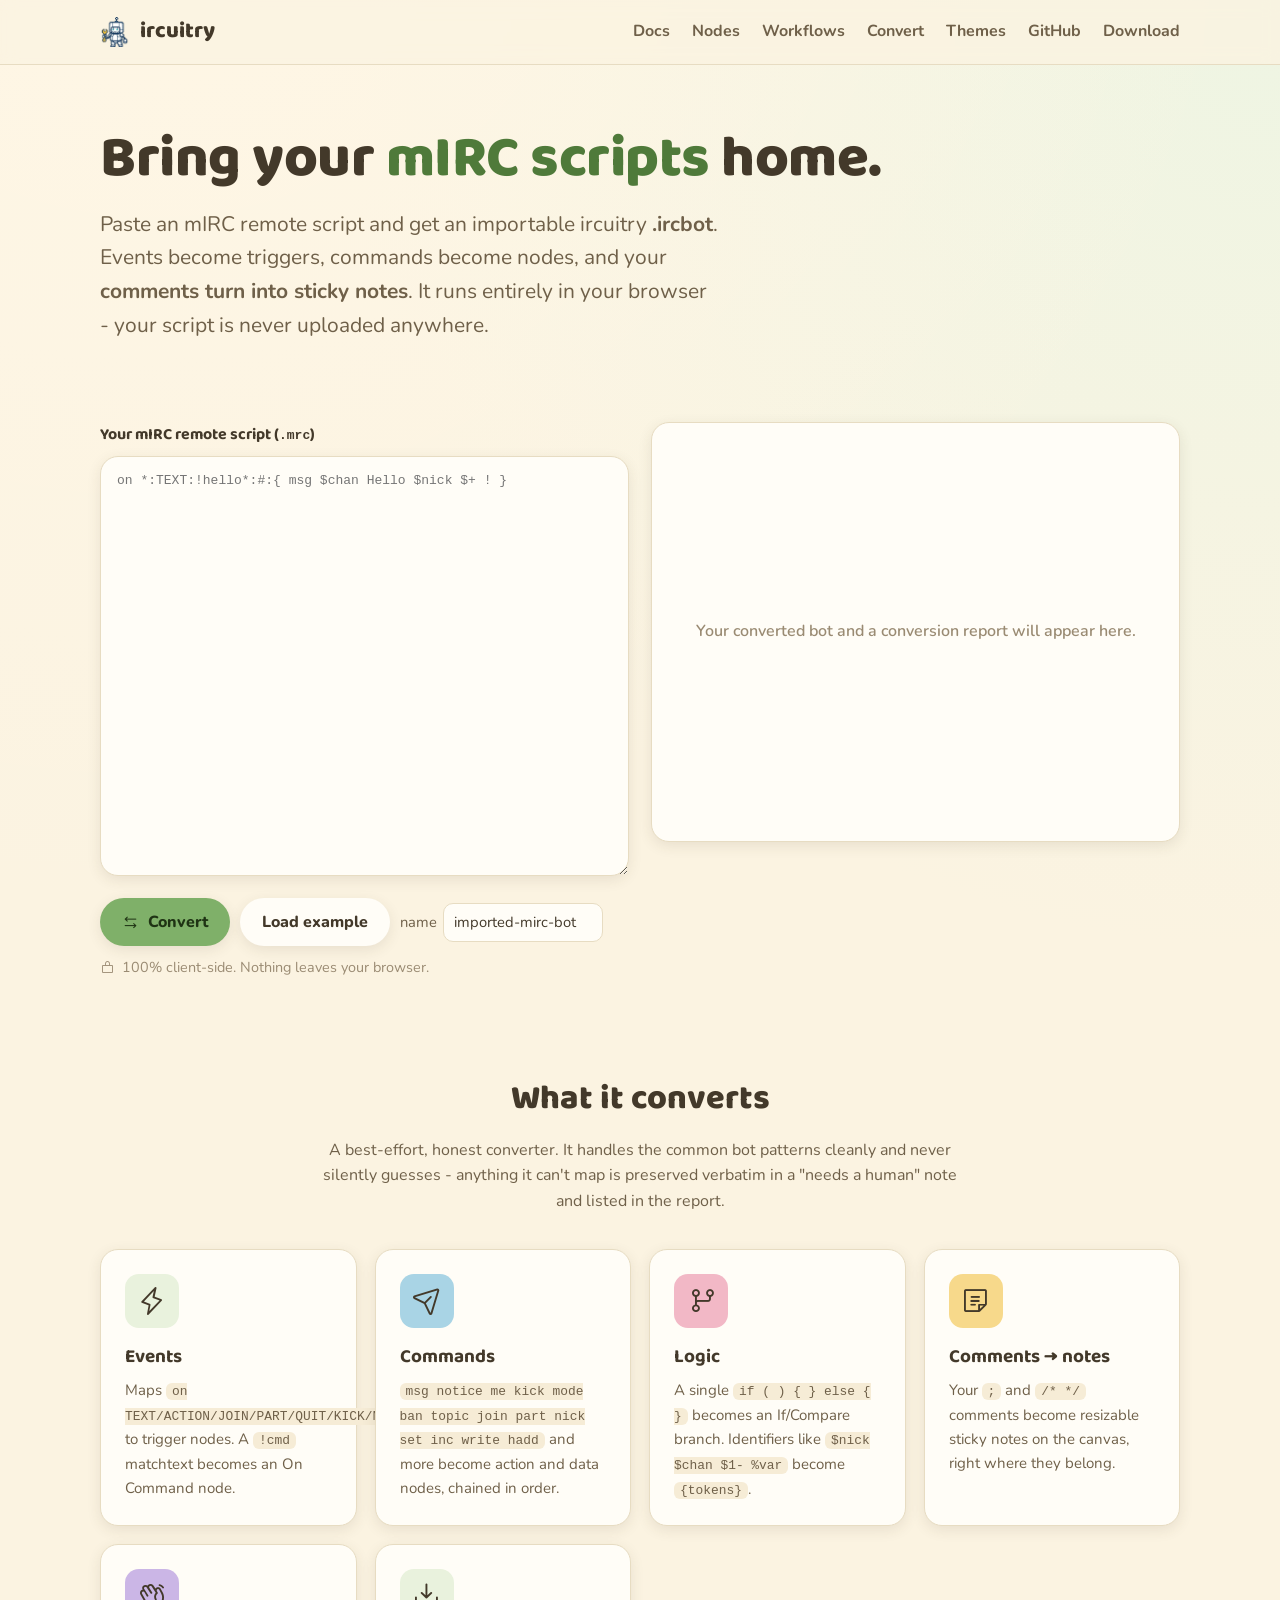
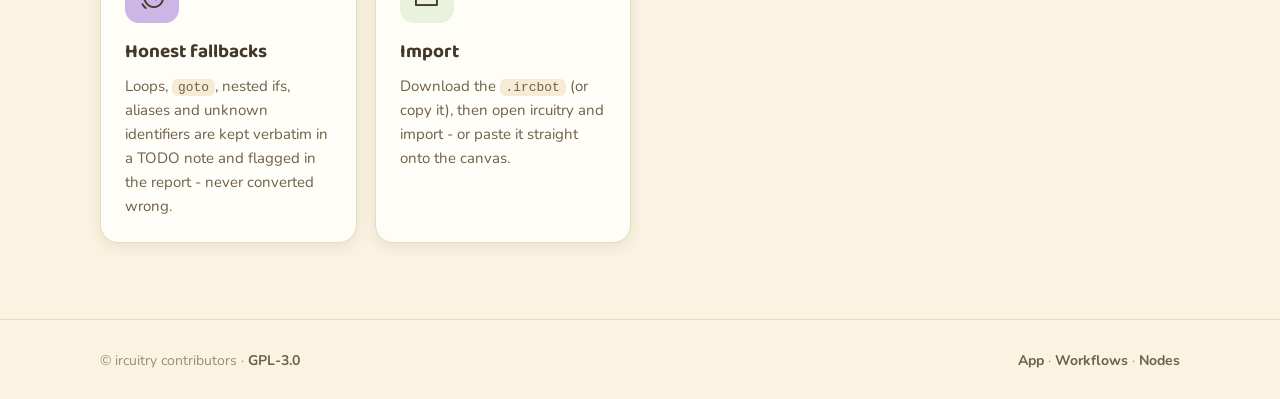
==== convert.html @ cd8b6d70 "feat: add mIRC script -> .ircbot converter page A client-side (browser-only, nothing uploaded) Tier-" ====
<!DOCTYPE html>
<html lang="en">
<head>
  <meta charset="utf-8">
  <meta name="viewport" content="width=device-width, initial-scale=1">
  <title>ircuitry - mIRC script converter</title>
  <meta name="description" content="Paste an mIRC remote script and get an importable ircuitry .ircbot file. Comments become sticky notes. Runs entirely in your browser - nothing is uploaded.">
  <link rel="icon" type="image/png" href="assets/favicon.png">
  <meta property="og:title" content="ircuitry - mIRC script converter">
  <meta property="og:description" content="Turn an mIRC remote script into an importable ircuitry bot, in your browser.">
  <meta property="og:image" content="assets/theme-cozy.png">
  <link rel="preconnect" href="https://fonts.googleapis.com">
  <link rel="preconnect" href="https://fonts.gstatic.com" crossorigin>
  <link href="https://fonts.googleapis.com/css2?family=Baloo+2:wght@600;700;800&family=Nunito:wght@400;600;700;800&display=swap" rel="stylesheet">
  <link rel="stylesheet" href="assets/phosphor.css">
  <link rel="stylesheet" href="assets/style.css?v=20">
  <style>
    .conv-grid { display:grid; grid-template-columns:1fr 1fr; gap:22px; align-items:start; }
    @media (max-width:820px){ .conv-grid{ grid-template-columns:1fr; } }
    .conv label { display:block; font-family:var(--font-head); font-weight:700; color:var(--ink); margin:0 0 8px; }
    .conv textarea {
      width:100%; height:420px; resize:vertical; padding:14px 16px; border:1.5px solid var(--line);
      border-radius:var(--radius); background:var(--card); color:var(--ink); font:13px/1.55 ui-monospace,"SFMono-Regular",Menlo,Consolas,monospace;
      box-shadow:var(--shadow-sm); outline:none;
    }
    .conv textarea:focus { border-color:var(--leaf); }
    .conv .toolbar { display:flex; flex-wrap:wrap; gap:10px; align-items:center; margin-top:14px; }
    .conv .nm { display:inline-flex; align-items:center; gap:6px; color:var(--ink-soft); font-size:.92rem; }
    .conv .nm input { padding:7px 10px; border:1.5px solid var(--line); border-radius:10px; background:var(--card); color:var(--ink); font:inherit; width:160px; }
    .out { min-height:420px; border:1.5px solid var(--line); border-radius:var(--radius); background:var(--card); box-shadow:var(--shadow-sm); padding:18px 20px; }
    .out.empty { display:flex; align-items:center; justify-content:center; text-align:center; color:var(--ink-faint); }
    .out h3 { font-family:var(--font-head); margin:0 0 4px; }
    .pill { display:inline-block; background:var(--leaf-bg); color:var(--leaf-deep); border-radius:999px; padding:3px 12px; font-weight:700; font-size:.9rem; margin-bottom:14px; }
    .ev { list-style:none; margin:6px 0 0; padding:0; }
    .ev li { display:flex; gap:8px; padding:7px 0; border-top:1px dashed var(--line); font-size:.94rem; }
    .ev li:first-child { border-top:0; }
    .ev .res { color:var(--ink-soft); margin-left:auto; text-align:right; white-space:nowrap; }
    .ev .ok i { color:var(--leaf-deep); } .ev .todo i { color:#c98a2b; }
    details.warns { margin-top:14px; } details.warns summary { cursor:pointer; color:#a9762a; font-weight:700; }
    details.warns ul { margin:8px 0 0 18px; color:var(--ink-soft); font-size:.9rem; }
    .out .btn-row { margin-top:18px; }
    .err { color:#b4452f; font-weight:700; }
    .explain .feature p code, .conv p code { background:var(--paper-2); padding:1px 6px; border-radius:6px; font-size:.86em; }
    .privacy { color:var(--ink-faint); font-size:.9rem; margin-top:10px; display:flex; align-items:center; gap:7px; }
  </style>
</head>
<body>
  <nav class="nav">
    <div class="wrap">
      <a class="brand" href="./"><img src="assets/icon-256.png" alt=""> ircuitry</a>
      <div class="links">
        <a href="docs.html">Docs</a><a href="nodes.html">Nodes</a>
        <a href="workflows.html">Workflows</a><a href="convert.html">Convert</a><a href="themes.html">Themes</a>
        <a class="hide-sm" href="https://github.com/ircuitry/ircuitry">GitHub</a>
        <a class="hide-sm" href="https://github.com/ircuitry/ircuitry/releases/latest">Download</a>
      </div>
    </div>
  </nav>

  <header class="hero" style="padding-bottom:8px;">
    <div class="wrap">
      <h1>Bring your <span class="leaf">mIRC scripts</span> home.</h1>
      <p class="lead">
        Paste an mIRC remote script and get an importable ircuitry <b>.ircbot</b>. Events become triggers,
        commands become nodes, and your <b>comments turn into sticky notes</b>. It runs entirely in your
        browser - your script is never uploaded anywhere.
      </p>
    </div>
  </header>

  <section>
    <div class="wrap conv">
      <div class="conv-grid">
        <div>
          <label for="src">Your mIRC remote script (<code>.mrc</code>)</label>
          <textarea id="src" spellcheck="false" placeholder="on *:TEXT:!hello*:#:{ msg $chan Hello $nick $+ ! }"></textarea>
          <div class="toolbar">
            <button class="btn primary" id="go"><i class="ph ph-arrows-left-right"></i> Convert</button>
            <button class="btn" id="ex">Load example</button>
            <span class="nm">name <input id="name" value="imported-mirc-bot" spellcheck="false"></span>
          </div>
          <p class="privacy"><i class="ph ph-lock-simple"></i> 100% client-side. Nothing leaves your browser.</p>
        </div>
        <div>
          <div id="out" class="out empty">Your converted bot and a conversion report will appear here.</div>
        </div>
      </div>
    </div>
  </section>

  <section class="explain">
    <div class="wrap">
      <h2 class="section-title">What it converts</h2>
      <p class="section-sub">A best-effort, honest converter. It handles the common bot patterns cleanly and never silently guesses - anything it can't map is preserved verbatim in a "needs a human" note and listed in the report.</p>
      <div class="features">
        <div class="feature"><div class="ic c-leaf"><i class="ph ph-lightning"></i></div><h3>Events</h3><p>Maps <code>on TEXT/ACTION/JOIN/PART/QUIT/KICK/NICK/MODE/NOTICE/INVITE/CONNECT</code> to trigger nodes. A <code>!cmd</code> matchtext becomes an On Command node.</p></div>
        <div class="feature"><div class="ic c-blue"><i class="ph ph-paper-plane-tilt"></i></div><h3>Commands</h3><p><code>msg notice me kick mode ban topic join part nick set inc write hadd</code> and more become action and data nodes, chained in order.</p></div>
        <div class="feature"><div class="ic c-pink"><i class="ph ph-git-branch"></i></div><h3>Logic</h3><p>A single <code>if ( ) { } else { }</code> becomes an If/Compare branch. Identifiers like <code>$nick $chan $1- %var</code> become <code>{tokens}</code>.</p></div>
        <div class="feature"><div class="ic c-yellow"><i class="ph ph-note"></i></div><h3>Comments &rarr; notes</h3><p>Your <code>;</code> and <code>/* */</code> comments become resizable sticky notes on the canvas, right where they belong.</p></div>
        <div class="feature"><div class="ic c-lilac"><i class="ph ph-hand-waving"></i></div><h3>Honest fallbacks</h3><p>Loops, <code>goto</code>, nested ifs, aliases and unknown identifiers are kept verbatim in a TODO note and flagged in the report - never converted wrong.</p></div>
        <div class="feature"><div class="ic c-leaf"><i class="ph ph-download-simple"></i></div><h3>Import</h3><p>Download the <code>.ircbot</code> (or copy it), then open ircuitry and import - or paste it straight onto the canvas.</p></div>
      </div>
    </div>
  </section>

  <footer>
    <div class="wrap">
      <span>© ircuitry contributors · <a href="https://github.com/ircuitry/ircuitry/blob/main/LICENSE">GPL-3.0</a></span>
      <span>
        <a href="https://github.com/ircuitry/ircuitry">App</a> ·
        <a href="workflows.html">Workflows</a> ·
        <a href="nodes.html">Nodes</a>
      </span>
    </div>
  </footer>

  <div class="toast" id="toast"></div>
  <script src="assets/mirc2ircbot.js?v=1"></script>
  <script>
  (function () {
    var $ = function (id) { return document.getElementById(id); };
    var last = null;
    var EXAMPLE = [
      "; A cozy little channel bot.",
      "; Greets newcomers and answers a couple of commands.",
      "",
      "on *:JOIN:#:{ msg $chan Welcome $nick $+ , make yourself at home! }",
      "",
      "on *:TEXT:!hello*:#:{ msg $chan Hello $nick $+ ! }",
      "",
      "; the magic 8-ball",
      "on *:TEXT:!8ball*:#:{",
      "  if (yes isin $1-) { msg $chan Definitely, $nick }",
      "  else { notice $nick Ask again later }",
      "}",
      "",
      "on *:TEXT:!op*:#:{ mode $chan +o $nick }"
    ].join("\n");

    function toast(msg) {
      var t = $("toast"); if (!t) { return; } t.textContent = msg; t.classList.add("show");
      setTimeout(function () { t.classList.remove("show"); }, 1800);
    }
    function esc(s) { return String(s).replace(/[&<>]/g, function (c) { return ({ "&": "&amp;", "<": "&lt;", ">": "&gt;" })[c]; }); }

    function render(res) {
      var r = res.report, out = $("out"); out.classList.remove("empty");
      var html = '<span class="pill">' + esc(r.summary) + '</span>';
      html += '<h3>Conversion report</h3>';
      if (r.events.length) {
        html += '<ul class="ev">';
        r.events.forEach(function (e) {
          var todo = /note|manual|TODO|control flow|condition/i.test(e.result);
          html += '<li class="' + (todo ? "todo" : "ok") + '"><span><i class="ph ' + (todo ? "ph-note-pencil" : "ph-check-circle") + '"></i> ' + esc(e.name) + '</span><span class="res">' + esc(e.result) + '</span></li>';
        });
        html += '</ul>';
      } else {
        html += '<p class="err">No <code>on</code> events found. Paste an mIRC <em>remote</em> script (the <code>on *:TEXT:...</code> kind).</p>';
      }
      if (r.warnings && r.warnings.length) {
        html += '<details class="warns"><summary>' + r.warnings.length + ' warning(s)</summary><ul>';
        r.warnings.forEach(function (w) { html += "<li>" + esc(w) + "</li>"; });
        html += "</ul></details>";
      }
      html += '<div class="btn-row">' +
        '<button class="btn primary" id="dl"><i class="ph ph-download-simple"></i> Download .ircbot</button>' +
        '<button class="btn" id="cp"><i class="ph ph-copy"></i> Copy JSON</button></div>';
      out.innerHTML = html;
      $("dl").onclick = function () {
        var blob = new Blob([res.json], { type: "application/json" });
        var a = document.createElement("a"); a.href = URL.createObjectURL(blob);
        a.download = res.name + ".ircbot"; document.body.appendChild(a); a.click();
        setTimeout(function () { URL.revokeObjectURL(a.href); a.remove(); }, 100);
      };
      $("cp").onclick = function () {
        navigator.clipboard.writeText(res.json).then(function () { toast("Copied - paste it onto the ircuitry canvas"); },
          function () { toast("Copy failed"); });
      };
    }

    $("go").onclick = function () {
      var src = $("src").value;
      if (!src.trim()) { toast("Paste a script first"); return; }
      try {
        last = window.MircConvert.convert(src, { name: $("name").value || "imported-mirc-bot" });
        render(last);
      } catch (e) {
        $("out").classList.remove("empty");
        $("out").innerHTML = '<p class="err">Sorry - the converter hit an error parsing that script:</p><pre style="white-space:pre-wrap;color:var(--ink-soft)">' + esc(e && e.message || e) + "</pre>";
      }
    };
    $("ex").onclick = function () { $("src").value = EXAMPLE; toast("Example loaded - hit Convert"); };
  })();
  </script>
</body>
</html>
---- assets/phosphor.css ----
@font-face {
  font-family: "Phosphor";
  src: url("phosphor/Phosphor.woff2") format("woff2");
  font-weight: normal; font-style: normal; font-display: block;
}

.ph {
  /* use !important to prevent issues with browser extensions that change fonts */
  font-family: "Phosphor" !important;
  speak: never;
  font-style: normal;
  font-weight: normal;
  font-variant: normal;
  text-transform: none;
  line-height: 1;

  /* Enable Ligatures ================ */
  letter-spacing: 0;
  -webkit-font-feature-settings: "liga";
  -moz-font-feature-settings: "liga=1";
  -moz-font-feature-settings: "liga";
  -ms-font-feature-settings: "liga" 1;
  font-feature-settings: "liga";
  -webkit-font-variant-ligatures: discretionary-ligatures;
  font-variant-ligatures: discretionary-ligatures;

  /* Better Font Rendering =========== */
  -webkit-font-smoothing: antialiased;
  -moz-osx-font-smoothing: grayscale;
}

.ph.ph-acorn:before {
  content: "\eb9a";
}
.ph.ph-address-book:before {
  content: "\e6f8";
}
.ph.ph-address-book-tabs:before {
  content: "\ee4e";
}
.ph.ph-air-traffic-control:before {
  content: "\ecd8";
}
.ph.ph-airplane:before {
  content: "\e002";
}
.ph.ph-airplane-in-flight:before {
  content: "\e4fe";
}
.ph.ph-airplane-landing:before {
  content: "\e502";
}
.ph.ph-airplane-takeoff:before {
  content: "\e504";
}
.ph.ph-airplane-taxiing:before {
  content: "\e500";
}
.ph.ph-airplane-tilt:before {
  content: "\e5d6";
}
.ph.ph-airplay:before {
  content: "\e004";
}
.ph.ph-alarm:before {
  content: "\e006";
}
.ph.ph-alien:before {
  content: "\e8a6";
}
.ph.ph-align-bottom:before {
  content: "\e506";
}
.ph.ph-align-bottom-simple:before {
  content: "\eb0c";
}
.ph.ph-align-center-horizontal:before {
  content: "\e50a";
}
.ph.ph-align-center-horizontal-simple:before {
  content: "\eb0e";
}
.ph.ph-align-center-vertical:before {
  content: "\e50c";
}
.ph.ph-align-center-vertical-simple:before {
  content: "\eb10";
}
.ph.ph-align-left:before {
  content: "\e50e";
}
.ph.ph-align-left-simple:before {
  content: "\eaee";
}
.ph.ph-align-right:before {
  content: "\e510";
}
.ph.ph-align-right-simple:before {
  content: "\eb12";
}
.ph.ph-align-top:before {
  content: "\e512";
}
.ph.ph-align-top-simple:before {
  content: "\eb14";
}
.ph.ph-amazon-logo:before {
  content: "\e96c";
}
.ph.ph-ambulance:before {
  content: "\e572";
}
.ph.ph-anchor:before {
  content: "\e514";
}
.ph.ph-anchor-simple:before {
  content: "\e5d8";
}
.ph.ph-android-logo:before {
  content: "\e008";
}
.ph.ph-angle:before {
  content: "\e7bc";
}
.ph.ph-angular-logo:before {
  content: "\eb80";
}
.ph.ph-aperture:before {
  content: "\e00a";
}
.ph.ph-app-store-logo:before {
  content: "\e974";
}
.ph.ph-app-window:before {
  content: "\e5da";
}
.ph.ph-apple-logo:before {
  content: "\e516";
}
.ph.ph-apple-podcasts-logo:before {
  content: "\eb96";
}
.ph.ph-approximate-equals:before {
  content: "\edaa";
}
.ph.ph-archive:before {
  content: "\e00c";
}
.ph.ph-armchair:before {
  content: "\e012";
}
.ph.ph-arrow-arc-left:before {
  content: "\e014";
}
.ph.ph-arrow-arc-right:before {
  content: "\e016";
}
.ph.ph-arrow-bend-double-up-left:before {
  content: "\e03a";
}
.ph.ph-arrow-bend-double-up-right:before {
  content: "\e03c";
}
.ph.ph-arrow-bend-down-left:before {
  content: "\e018";
}
.ph.ph-arrow-bend-down-right:before {
  content: "\e01a";
}
.ph.ph-arrow-bend-left-down:before {
  content: "\e01c";
}
.ph.ph-arrow-bend-left-up:before {
  content: "\e01e";
}
.ph.ph-arrow-bend-right-down:before {
  content: "\e020";
}
.ph.ph-arrow-bend-right-up:before {
  content: "\e022";
}
.ph.ph-arrow-bend-up-left:before {
  content: "\e024";
}
.ph.ph-arrow-bend-up-right:before {
  content: "\e026";
}
.ph.ph-arrow-circle-down:before {
  content: "\e028";
}
.ph.ph-arrow-circle-down-left:before {
  content: "\e02a";
}
.ph.ph-arrow-circle-down-right:before {
  content: "\e02c";
}
.ph.ph-arrow-circle-left:before {
  content: "\e05a";
}
.ph.ph-arrow-circle-right:before {
  content: "\e02e";
}
.ph.ph-arrow-circle-up:before {
  content: "\e030";
}
.ph.ph-arrow-circle-up-left:before {
  content: "\e032";
}
.ph.ph-arrow-circle-up-right:before {
  content: "\e034";
}
.ph.ph-arrow-clockwise:before {
  content: "\e036";
}
.ph.ph-arrow-counter-clockwise:before {
  content: "\e038";
}
.ph.ph-arrow-down:before {
  content: "\e03e";
}
.ph.ph-arrow-down-left:before {
  content: "\e040";
}
.ph.ph-arrow-down-right:before {
  content: "\e042";
}
.ph.ph-arrow-elbow-down-left:before {
  content: "\e044";
}
.ph.ph-arrow-elbow-down-right:before {
  content: "\e046";
}
.ph.ph-arrow-elbow-left:before {
  content: "\e048";
}
.ph.ph-arrow-elbow-left-down:before {
  content: "\e04a";
}
.ph.ph-arrow-elbow-left-up:before {
  content: "\e04c";
}
.ph.ph-arrow-elbow-right:before {
  content: "\e04e";
}
.ph.ph-arrow-elbow-right-down:before {
  content: "\e050";
}
.ph.ph-arrow-elbow-right-up:before {
  content: "\e052";
}
.ph.ph-arrow-elbow-up-left:before {
  content: "\e054";
}
.ph.ph-arrow-elbow-up-right:before {
  content: "\e056";
}
.ph.ph-arrow-fat-down:before {
  content: "\e518";
}
.ph.ph-arrow-fat-left:before {
  content: "\e51a";
}
.ph.ph-arrow-fat-line-down:before {
  content: "\e51c";
}
.ph.ph-arrow-fat-line-left:before {
  content: "\e51e";
}
.ph.ph-arrow-fat-line-right:before {
  content: "\e520";
}
.ph.ph-arrow-fat-line-up:before {
  content: "\e522";
}
.ph.ph-arrow-fat-lines-down:before {
  content: "\e524";
}
.ph.ph-arrow-fat-lines-left:before {
  content: "\e526";
}
.ph.ph-arrow-fat-lines-right:before {
  content: "\e528";
}
.ph.ph-arrow-fat-lines-up:before {
  content: "\e52a";
}
.ph.ph-arrow-fat-right:before {
  content: "\e52c";
}
.ph.ph-arrow-fat-up:before {
  content: "\e52e";
}
.ph.ph-arrow-left:before {
  content: "\e058";
}
.ph.ph-arrow-line-down:before {
  content: "\e05c";
}
.ph.ph-arrow-line-down-left:before {
  content: "\e05e";
}
.ph.ph-arrow-line-down-right:before {
  content: "\e060";
}
.ph.ph-arrow-line-left:before {
  content: "\e062";
}
.ph.ph-arrow-line-right:before {
  content: "\e064";
}
.ph.ph-arrow-line-up:before {
  content: "\e066";
}
.ph.ph-arrow-line-up-left:before {
  content: "\e068";
}
.ph.ph-arrow-line-up-right:before {
  content: "\e06a";
}
.ph.ph-arrow-right:before {
  content: "\e06c";
}
.ph.ph-arrow-square-down:before {
  content: "\e06e";
}
.ph.ph-arrow-square-down-left:before {
  content: "\e070";
}
.ph.ph-arrow-square-down-right:before {
  content: "\e072";
}
.ph.ph-arrow-square-in:before {
  content: "\e5dc";
}
.ph.ph-arrow-square-left:before {
  content: "\e074";
}
.ph.ph-arrow-square-out:before {
  content: "\e5de";
}
.ph.ph-arrow-square-right:before {
  content: "\e076";
}
.ph.ph-arrow-square-up:before {
  content: "\e078";
}
.ph.ph-arrow-square-up-left:before {
  content: "\e07a";
}
.ph.ph-arrow-square-up-right:before {
  content: "\e07c";
}
.ph.ph-arrow-u-down-left:before {
  content: "\e07e";
}
.ph.ph-arrow-u-down-right:before {
  content: "\e080";
}
.ph.ph-arrow-u-left-down:before {
  content: "\e082";
}
.ph.ph-arrow-u-left-up:before {
  content: "\e084";
}
.ph.ph-arrow-u-right-down:before {
  content: "\e086";
}
.ph.ph-arrow-u-right-up:before {
  content: "\e088";
}
.ph.ph-arrow-u-up-left:before {
  content: "\e08a";
}
.ph.ph-arrow-u-up-right:before {
  content: "\e08c";
}
.ph.ph-arrow-up:before {
  content: "\e08e";
}
.ph.ph-arrow-up-left:before {
  content: "\e090";
}
.ph.ph-arrow-up-right:before {
  content: "\e092";
}
.ph.ph-arrows-clockwise:before {
  content: "\e094";
}
.ph.ph-arrows-counter-clockwise:before {
  content: "\e096";
}
.ph.ph-arrows-down-up:before {
  content: "\e098";
}
.ph.ph-arrows-horizontal:before {
  content: "\eb06";
}
.ph.ph-arrows-in:before {
  content: "\e09a";
}
.ph.ph-arrows-in-cardinal:before {
  content: "\e09c";
}
.ph.ph-arrows-in-line-horizontal:before {
  content: "\e530";
}
.ph.ph-arrows-in-line-vertical:before {
  content: "\e532";
}
.ph.ph-arrows-in-simple:before {
  content: "\e09e";
}
.ph.ph-arrows-left-right:before {
  content: "\e0a0";
}
.ph.ph-arrows-merge:before {
  content: "\ed3e";
}
.ph.ph-arrows-out:before {
  content: "\e0a2";
}
.ph.ph-arrows-out-cardinal:before {
  content: "\e0a4";
}
.ph.ph-arrows-out-line-horizontal:before {
  content: "\e534";
}
.ph.ph-arrows-out-line-vertical:before {
  content: "\e536";
}
.ph.ph-arrows-out-simple:before {
  content: "\e0a6";
}
.ph.ph-arrows-split:before {
  content: "\ed3c";
}
.ph.ph-arrows-vertical:before {
  content: "\eb04";
}
.ph.ph-article:before {
  content: "\e0a8";
}
.ph.ph-article-medium:before {
  content: "\e5e0";
}
.ph.ph-article-ny-times:before {
  content: "\e5e2";
}
.ph.ph-asclepius:before {
  content: "\ee34";
}
.ph.ph-caduceus:before {
  content: "\ee34";
}
.ph.ph-asterisk:before {
  content: "\e0aa";
}
.ph.ph-asterisk-simple:before {
  content: "\e832";
}
.ph.ph-at:before {
  content: "\e0ac";
}
.ph.ph-atom:before {
  content: "\e5e4";
}
.ph.ph-avocado:before {
  content: "\ee04";
}
.ph.ph-axe:before {
  content: "\e9fc";
}
.ph.ph-baby:before {
  content: "\e774";
}
.ph.ph-baby-carriage:before {
  content: "\e818";
}
.ph.ph-backpack:before {
  content: "\e922";
}
.ph.ph-backspace:before {
  content: "\e0ae";
}
.ph.ph-bag:before {
  content: "\e0b0";
}
.ph.ph-bag-simple:before {
  content: "\e5e6";
}
.ph.ph-balloon:before {
  content: "\e76c";
}
.ph.ph-bandaids:before {
  content: "\e0b2";
}
.ph.ph-bank:before {
  content: "\e0b4";
}
.ph.ph-barbell:before {
  content: "\e0b6";
}
.ph.ph-barcode:before {
  content: "\e0b8";
}
.ph.ph-barn:before {
  content: "\ec72";
}
.ph.ph-barricade:before {
  content: "\e948";
}
.ph.ph-baseball:before {
  content: "\e71a";
}
.ph.ph-baseball-cap:before {
  content: "\ea28";
}
.ph.ph-baseball-helmet:before {
  content: "\ee4a";
}
.ph.ph-basket:before {
  content: "\e964";
}
.ph.ph-basketball:before {
  content: "\e724";
}
.ph.ph-bathtub:before {
  content: "\e81e";
}
.ph.ph-battery-charging:before {
  content: "\e0ba";
}
.ph.ph-battery-charging-vertical:before {
  content: "\e0bc";
}
.ph.ph-battery-empty:before {
  content: "\e0be";
}
.ph.ph-battery-full:before {
  content: "\e0c0";
}
.ph.ph-battery-high:before {
  content: "\e0c2";
}
.ph.ph-battery-low:before {
  content: "\e0c4";
}
.ph.ph-battery-medium:before {
  content: "\e0c6";
}
.ph.ph-battery-plus:before {
  content: "\e808";
}
.ph.ph-battery-plus-vertical:before {
  content: "\ec50";
}
.ph.ph-battery-vertical-empty:before {
  content: "\e7c6";
}
.ph.ph-battery-vertical-full:before {
  content: "\e7c4";
}
.ph.ph-battery-vertical-high:before {
  content: "\e7c2";
}
.ph.ph-battery-vertical-low:before {
  content: "\e7be";
}
.ph.ph-battery-vertical-medium:before {
  content: "\e7c0";
}
.ph.ph-battery-warning:before {
  content: "\e0c8";
}
.ph.ph-battery-warning-vertical:before {
  content: "\e0ca";
}
.ph.ph-beach-ball:before {
  content: "\ed24";
}
.ph.ph-beanie:before {
  content: "\ea2a";
}
.ph.ph-bed:before {
  content: "\e0cc";
}
.ph.ph-beer-bottle:before {
  content: "\e7b0";
}
.ph.ph-beer-stein:before {
  content: "\eb62";
}
.ph.ph-behance-logo:before {
  content: "\e7f4";
}
.ph.ph-bell:before {
  content: "\e0ce";
}
.ph.ph-bell-ringing:before {
  content: "\e5e8";
}
.ph.ph-bell-simple:before {
  content: "\e0d0";
}
.ph.ph-bell-simple-ringing:before {
  content: "\e5ea";
}
.ph.ph-bell-simple-slash:before {
  content: "\e0d2";
}
.ph.ph-bell-simple-z:before {
  content: "\e5ec";
}
.ph.ph-bell-slash:before {
  content: "\e0d4";
}
.ph.ph-bell-z:before {
  content: "\e5ee";
}
.ph.ph-belt:before {
  content: "\ea2c";
}
.ph.ph-bezier-curve:before {
  content: "\eb00";
}
.ph.ph-bicycle:before {
  content: "\e0d6";
}
.ph.ph-binary:before {
  content: "\ee60";
}
.ph.ph-binoculars:before {
  content: "\ea64";
}
.ph.ph-biohazard:before {
  content: "\e9e0";
}
.ph.ph-bird:before {
  content: "\e72c";
}
.ph.ph-blueprint:before {
  content: "\eda0";
}
.ph.ph-bluetooth:before {
  content: "\e0da";
}
.ph.ph-bluetooth-connected:before {
  content: "\e0dc";
}
.ph.ph-bluetooth-slash:before {
  content: "\e0de";
}
.ph.ph-bluetooth-x:before {
  content: "\e0e0";
}
.ph.ph-boat:before {
  content: "\e786";
}
.ph.ph-bomb:before {
  content: "\ee0a";
}
.ph.ph-bone:before {
  content: "\e7f2";
}
.ph.ph-book:before {
  content: "\e0e2";
}
.ph.ph-book-bookmark:before {
  content: "\e0e4";
}
.ph.ph-book-open:before {
  content: "\e0e6";
}
.ph.ph-book-open-text:before {
  content: "\e8f2";
}
.ph.ph-book-open-user:before {
  content: "\ede0";
}
.ph.ph-bookmark:before {
  content: "\e0e8";
}
.ph.ph-bookmark-simple:before {
  content: "\e0ea";
}
.ph.ph-bookmarks:before {
  content: "\e0ec";
}
.ph.ph-bookmarks-simple:before {
  content: "\e5f0";
}
.ph.ph-books:before {
  content: "\e758";
}
.ph.ph-boot:before {
  content: "\ecca";
}
.ph.ph-boules:before {
  content: "\e722";
}
.ph.ph-bounding-box:before {
  content: "\e6ce";
}
.ph.ph-bowl-food:before {
  content: "\eaa4";
}
.ph.ph-bowl-steam:before {
  content: "\e8e4";
}
.ph.ph-bowling-ball:before {
  content: "\ea34";
}
.ph.ph-box-arrow-down:before {
  content: "\e00e";
}
.ph.ph-archive-box:before {
  content: "\e00e";
}
.ph.ph-box-arrow-up:before {
  content: "\ee54";
}
.ph.ph-boxing-glove:before {
  content: "\ea36";
}
.ph.ph-brackets-angle:before {
  content: "\e862";
}
.ph.ph-brackets-curly:before {
  content: "\e860";
}
.ph.ph-brackets-round:before {
  content: "\e864";
}
.ph.ph-brackets-square:before {
  content: "\e85e";
}
.ph.ph-brain:before {
  content: "\e74e";
}
.ph.ph-brandy:before {
  content: "\e6b4";
}
.ph.ph-bread:before {
  content: "\e81c";
}
.ph.ph-bridge:before {
  content: "\ea68";
}
.ph.ph-briefcase:before {
  content: "\e0ee";
}
.ph.ph-briefcase-metal:before {
  content: "\e5f2";
}
.ph.ph-broadcast:before {
  content: "\e0f2";
}
.ph.ph-broom:before {
  content: "\ec54";
}
.ph.ph-browser:before {
  content: "\e0f4";
}
.ph.ph-browsers:before {
  content: "\e0f6";
}
.ph.ph-bug:before {
  content: "\e5f4";
}
.ph.ph-bug-beetle:before {
  content: "\e5f6";
}
.ph.ph-bug-droid:before {
  content: "\e5f8";
}
.ph.ph-building:before {
  content: "\e100";
}
.ph.ph-building-apartment:before {
  content: "\e0fe";
}
.ph.ph-building-office:before {
  content: "\e0ff";
}
.ph.ph-buildings:before {
  content: "\e102";
}
.ph.ph-bulldozer:before {
  content: "\ec6c";
}
.ph.ph-bus:before {
  content: "\e106";
}
.ph.ph-butterfly:before {
  content: "\ea6e";
}
.ph.ph-cable-car:before {
  content: "\e49c";
}
.ph.ph-cactus:before {
  content: "\e918";
}
.ph.ph-cake:before {
  content: "\e780";
}
.ph.ph-calculator:before {
  content: "\e538";
}
.ph.ph-calendar:before {
  content: "\e108";
}
.ph.ph-calendar-blank:before {
  content: "\e10a";
}
.ph.ph-calendar-check:before {
  content: "\e712";
}
.ph.ph-calendar-dot:before {
  content: "\e7b2";
}
.ph.ph-calendar-dots:before {
  content: "\e7b4";
}
.ph.ph-calendar-heart:before {
  content: "\e8b0";
}
.ph.ph-calendar-minus:before {
  content: "\ea14";
}
.ph.ph-calendar-plus:before {
  content: "\e714";
}
.ph.ph-calendar-slash:before {
  content: "\ea12";
}
.ph.ph-calendar-star:before {
  content: "\e8b2";
}
.ph.ph-calendar-x:before {
  content: "\e10c";
}
.ph.ph-call-bell:before {
  content: "\e7de";
}
.ph.ph-camera:before {
  content: "\e10e";
}
.ph.ph-camera-plus:before {
  content: "\ec58";
}
.ph.ph-camera-rotate:before {
  content: "\e7a4";
}
.ph.ph-camera-slash:before {
  content: "\e110";
}
.ph.ph-campfire:before {
  content: "\e9d8";
}
.ph.ph-car:before {
  content: "\e112";
}
.ph.ph-car-battery:before {
  content: "\ee30";
}
.ph.ph-car-profile:before {
  content: "\e8cc";
}
.ph.ph-car-simple:before {
  content: "\e114";
}
.ph.ph-cardholder:before {
  content: "\e5fa";
}
.ph.ph-cards:before {
  content: "\e0f8";
}
.ph.ph-cards-three:before {
  content: "\ee50";
}
.ph.ph-caret-circle-double-down:before {
  content: "\e116";
}
.ph.ph-caret-circle-double-left:before {
  content: "\e118";
}
.ph.ph-caret-circle-double-right:before {
  content: "\e11a";
}
.ph.ph-caret-circle-double-up:before {
  content: "\e11c";
}
.ph.ph-caret-circle-down:before {
  content: "\e11e";
}
.ph.ph-caret-circle-left:before {
  content: "\e120";
}
.ph.ph-caret-circle-right:before {
  content: "\e122";
}
.ph.ph-caret-circle-up:before {
  content: "\e124";
}
.ph.ph-caret-circle-up-down:before {
  content: "\e13e";
}
.ph.ph-caret-double-down:before {
  content: "\e126";
}
.ph.ph-caret-double-left:before {
  content: "\e128";
}
.ph.ph-caret-double-right:before {
  content: "\e12a";
}
.ph.ph-caret-double-up:before {
  content: "\e12c";
}
.ph.ph-caret-down:before {
  content: "\e136";
}
.ph.ph-caret-left:before {
  content: "\e138";
}
.ph.ph-caret-line-down:before {
  content: "\e134";
}
.ph.ph-caret-line-left:before {
  content: "\e132";
}
.ph.ph-caret-line-right:before {
  content: "\e130";
}
.ph.ph-caret-line-up:before {
  content: "\e12e";
}
.ph.ph-caret-right:before {
  content: "\e13a";
}
.ph.ph-caret-up:before {
  content: "\e13c";
}
.ph.ph-caret-up-down:before {
  content: "\e140";
}
.ph.ph-carrot:before {
  content: "\ed38";
}
.ph.ph-cash-register:before {
  content: "\ed80";
}
.ph.ph-cassette-tape:before {
  content: "\ed2e";
}
.ph.ph-castle-turret:before {
  content: "\e9d0";
}
.ph.ph-cat:before {
  content: "\e748";
}
.ph.ph-cell-signal-full:before {
  content: "\e142";
}
.ph.ph-cell-signal-high:before {
  content: "\e144";
}
.ph.ph-cell-signal-low:before {
  content: "\e146";
}
.ph.ph-cell-signal-medium:before {
  content: "\e148";
}
.ph.ph-cell-signal-none:before {
  content: "\e14a";
}
.ph.ph-cell-signal-slash:before {
  content: "\e14c";
}
.ph.ph-cell-signal-x:before {
  content: "\e14e";
}
.ph.ph-cell-tower:before {
  content: "\ebaa";
}
.ph.ph-certificate:before {
  content: "\e766";
}
.ph.ph-chair:before {
  content: "\e950";
}
.ph.ph-chalkboard:before {
  content: "\e5fc";
}
.ph.ph-chalkboard-simple:before {
  content: "\e5fe";
}
.ph.ph-chalkboard-teacher:before {
  content: "\e600";
}
.ph.ph-champagne:before {
  content: "\eaca";
}
.ph.ph-charging-station:before {
  content: "\e8d0";
}
.ph.ph-chart-bar:before {
  content: "\e150";
}
.ph.ph-chart-bar-horizontal:before {
  content: "\e152";
}
.ph.ph-chart-donut:before {
  content: "\eaa6";
}
.ph.ph-chart-line:before {
  content: "\e154";
}
.ph.ph-chart-line-down:before {
  content: "\e8b6";
}
.ph.ph-chart-line-up:before {
  content: "\e156";
}
.ph.ph-chart-pie:before {
  content: "\e158";
}
.ph.ph-chart-pie-slice:before {
  content: "\e15a";
}
.ph.ph-chart-polar:before {
  content: "\eaa8";
}
.ph.ph-chart-scatter:before {
  content: "\eaac";
}
.ph.ph-chat:before {
  content: "\e15c";
}
.ph.ph-chat-centered:before {
  content: "\e160";
}
.ph.ph-chat-centered-dots:before {
  content: "\e164";
}
.ph.ph-chat-centered-slash:before {
  content: "\e162";
}
.ph.ph-chat-centered-text:before {
  content: "\e166";
}
.ph.ph-chat-circle:before {
  content: "\e168";
}
.ph.ph-chat-circle-dots:before {
  content: "\e16c";
}
.ph.ph-chat-circle-slash:before {
  content: "\e16a";
}
.ph.ph-chat-circle-text:before {
  content: "\e16e";
}
.ph.ph-chat-dots:before {
  content: "\e170";
}
.ph.ph-chat-slash:before {
  content: "\e15e";
}
.ph.ph-chat-teardrop:before {
  content: "\e172";
}
.ph.ph-chat-teardrop-dots:before {
  content: "\e176";
}
.ph.ph-chat-teardrop-slash:before {
  content: "\e174";
}
.ph.ph-chat-teardrop-text:before {
  content: "\e178";
}
.ph.ph-chat-text:before {
  content: "\e17a";
}
.ph.ph-chats:before {
  content: "\e17c";
}
.ph.ph-chats-circle:before {
  content: "\e17e";
}
.ph.ph-chats-teardrop:before {
  content: "\e180";
}
.ph.ph-check:before {
  content: "\e182";
}
.ph.ph-check-circle:before {
  content: "\e184";
}
.ph.ph-check-fat:before {
  content: "\eba6";
}
.ph.ph-check-square:before {
  content: "\e186";
}
.ph.ph-check-square-offset:before {
  content: "\e188";
}
.ph.ph-checkerboard:before {
  content: "\e8c4";
}
.ph.ph-checks:before {
  content: "\e53a";
}
.ph.ph-cheers:before {
  content: "\ea4a";
}
.ph.ph-cheese:before {
  content: "\e9fe";
}
.ph.ph-chef-hat:before {
  content: "\ed8e";
}
.ph.ph-cherries:before {
  content: "\e830";
}
.ph.ph-church:before {
  content: "\ecea";
}
.ph.ph-cigarette:before {
  content: "\ed90";
}
.ph.ph-cigarette-slash:before {
  content: "\ed92";
}
.ph.ph-circle:before {
  content: "\e18a";
}
.ph.ph-circle-dashed:before {
  content: "\e602";
}
.ph.ph-circle-half:before {
  content: "\e18c";
}
.ph.ph-circle-half-tilt:before {
  content: "\e18e";
}
.ph.ph-circle-notch:before {
  content: "\eb44";
}
.ph.ph-circles-four:before {
  content: "\e190";
}
.ph.ph-circles-three:before {
  content: "\e192";
}
.ph.ph-circles-three-plus:before {
  content: "\e194";
}
.ph.ph-circuitry:before {
  content: "\e9c2";
}
.ph.ph-city:before {
  content: "\ea6a";
}
.ph.ph-clipboard:before {
  content: "\e196";
}
.ph.ph-clipboard-text:before {
  content: "\e198";
}
.ph.ph-clock:before {
  content: "\e19a";
}
.ph.ph-clock-afternoon:before {
  content: "\e19c";
}
.ph.ph-clock-clockwise:before {
  content: "\e19e";
}
.ph.ph-clock-countdown:before {
  content: "\ed2c";
}
.ph.ph-clock-counter-clockwise:before {
  content: "\e1a0";
}
.ph.ph-clock-user:before {
  content: "\edec";
}
.ph.ph-closed-captioning:before {
  content: "\e1a4";
}
.ph.ph-cloud:before {
  content: "\e1aa";
}
.ph.ph-cloud-arrow-down:before {
  content: "\e1ac";
}
.ph.ph-cloud-arrow-up:before {
  content: "\e1ae";
}
.ph.ph-cloud-check:before {
  content: "\e1b0";
}
.ph.ph-cloud-fog:before {
  content: "\e53c";
}
.ph.ph-cloud-lightning:before {
  content: "\e1b2";
}
.ph.ph-cloud-moon:before {
  content: "\e53e";
}
.ph.ph-cloud-rain:before {
  content: "\e1b4";
}
.ph.ph-cloud-slash:before {
  content: "\e1b6";
}
.ph.ph-cloud-snow:before {
  content: "\e1b8";
}
.ph.ph-cloud-sun:before {
  content: "\e540";
}
.ph.ph-cloud-warning:before {
  content: "\ea98";
}
.ph.ph-cloud-x:before {
  content: "\ea96";
}
.ph.ph-clover:before {
  content: "\edc8";
}
.ph.ph-club:before {
  content: "\e1ba";
}
.ph.ph-coat-hanger:before {
  content: "\e7fe";
}
.ph.ph-coda-logo:before {
  content: "\e7ce";
}
.ph.ph-code:before {
  content: "\e1bc";
}
.ph.ph-code-block:before {
  content: "\eafe";
}
.ph.ph-code-simple:before {
  content: "\e1be";
}
.ph.ph-codepen-logo:before {
  content: "\e978";
}
.ph.ph-codesandbox-logo:before {
  content: "\ea06";
}
.ph.ph-coffee:before {
  content: "\e1c2";
}
.ph.ph-coffee-bean:before {
  content: "\e1c0";
}
.ph.ph-coin:before {
  content: "\e60e";
}
.ph.ph-coin-vertical:before {
  content: "\eb48";
}
.ph.ph-coins:before {
  content: "\e78e";
}
.ph.ph-columns:before {
  content: "\e546";
}
.ph.ph-columns-plus-left:before {
  content: "\e544";
}
.ph.ph-columns-plus-right:before {
  content: "\e542";
}
.ph.ph-command:before {
  content: "\e1c4";
}
.ph.ph-compass:before {
  content: "\e1c8";
}
.ph.ph-compass-rose:before {
  content: "\e1c6";
}
.ph.ph-compass-tool:before {
  content: "\ea0e";
}
.ph.ph-computer-tower:before {
  content: "\e548";
}
.ph.ph-confetti:before {
  content: "\e81a";
}
.ph.ph-contactless-payment:before {
  content: "\ed42";
}
.ph.ph-control:before {
  content: "\eca6";
}
.ph.ph-cookie:before {
  content: "\e6ca";
}
.ph.ph-cooking-pot:before {
  content: "\e764";
}
.ph.ph-copy:before {
  content: "\e1ca";
}
.ph.ph-copy-simple:before {
  content: "\e1cc";
}
.ph.ph-copyleft:before {
  content: "\e86a";
}
.ph.ph-copyright:before {
  content: "\e54a";
}
.ph.ph-corners-in:before {
  content: "\e1ce";
}
.ph.ph-corners-out:before {
  content: "\e1d0";
}
.ph.ph-couch:before {
  content: "\e7f6";
}
.ph.ph-court-basketball:before {
  content: "\ee36";
}
.ph.ph-cow:before {
  content: "\eabe";
}
.ph.ph-cowboy-hat:before {
  content: "\ed12";
}
.ph.ph-cpu:before {
  content: "\e610";
}
.ph.ph-crane:before {
  content: "\ed48";
}
.ph.ph-crane-tower:before {
  content: "\ed49";
}
.ph.ph-credit-card:before {
  content: "\e1d2";
}
.ph.ph-cricket:before {
  content: "\ee12";
}
.ph.ph-crop:before {
  content: "\e1d4";
}
.ph.ph-cross:before {
  content: "\e8a0";
}
.ph.ph-crosshair:before {
  content: "\e1d6";
}
.ph.ph-crosshair-simple:before {
  content: "\e1d8";
}
.ph.ph-crown:before {
  content: "\e614";
}
.ph.ph-crown-cross:before {
  content: "\ee5e";
}
.ph.ph-crown-simple:before {
  content: "\e616";
}
.ph.ph-cube:before {
  content: "\e1da";
}
.ph.ph-cube-focus:before {
  content: "\ed0a";
}
.ph.ph-cube-transparent:before {
  content: "\ec7c";
}
.ph.ph-currency-btc:before {
  content: "\e618";
}
.ph.ph-currency-circle-dollar:before {
  content: "\e54c";
}
.ph.ph-currency-cny:before {
  content: "\e54e";
}
.ph.ph-currency-dollar:before {
  content: "\e550";
}
.ph.ph-currency-dollar-simple:before {
  content: "\e552";
}
.ph.ph-currency-eth:before {
  content: "\eada";
}
.ph.ph-currency-eur:before {
  content: "\e554";
}
.ph.ph-currency-gbp:before {
  content: "\e556";
}
.ph.ph-currency-inr:before {
  content: "\e558";
}
.ph.ph-currency-jpy:before {
  content: "\e55a";
}
.ph.ph-currency-krw:before {
  content: "\e55c";
}
.ph.ph-currency-kzt:before {
  content: "\ec4c";
}
.ph.ph-currency-ngn:before {
  content: "\eb52";
}
.ph.ph-currency-rub:before {
  content: "\e55e";
}
.ph.ph-cursor:before {
  content: "\e1dc";
}
.ph.ph-cursor-click:before {
  content: "\e7c8";
}
.ph.ph-cursor-text:before {
  content: "\e7d8";
}
.ph.ph-cylinder:before {
  content: "\e8fc";
}
.ph.ph-database:before {
  content: "\e1de";
}
.ph.ph-desk:before {
  content: "\ed16";
}
.ph.ph-desktop:before {
  content: "\e560";
}
.ph.ph-desktop-tower:before {
  content: "\e562";
}
.ph.ph-detective:before {
  content: "\e83e";
}
.ph.ph-dev-to-logo:before {
  content: "\ed0e";
}
.ph.ph-device-mobile:before {
  content: "\e1e0";
}
.ph.ph-device-mobile-camera:before {
  content: "\e1e2";
}
.ph.ph-device-mobile-slash:before {
  content: "\ee46";
}
.ph.ph-device-mobile-speaker:before {
  content: "\e1e4";
}
.ph.ph-device-rotate:before {
  content: "\edf2";
}
.ph.ph-device-tablet:before {
  content: "\e1e6";
}
.ph.ph-device-tablet-camera:before {
  content: "\e1e8";
}
.ph.ph-device-tablet-speaker:before {
  content: "\e1ea";
}
.ph.ph-devices:before {
  content: "\eba4";
}
.ph.ph-diamond:before {
  content: "\e1ec";
}
.ph.ph-diamonds-four:before {
  content: "\e8f4";
}
.ph.ph-dice-five:before {
  content: "\e1ee";
}
.ph.ph-dice-four:before {
  content: "\e1f0";
}
.ph.ph-dice-one:before {
  content: "\e1f2";
}
.ph.ph-dice-six:before {
  content: "\e1f4";
}
.ph.ph-dice-three:before {
  content: "\e1f6";
}
.ph.ph-dice-two:before {
  content: "\e1f8";
}
.ph.ph-disc:before {
  content: "\e564";
}
.ph.ph-disco-ball:before {
  content: "\ed98";
}
.ph.ph-discord-logo:before {
  content: "\e61a";
}
.ph.ph-divide:before {
  content: "\e1fa";
}
.ph.ph-dna:before {
  content: "\e924";
}
.ph.ph-dog:before {
  content: "\e74a";
}
.ph.ph-door:before {
  content: "\e61c";
}
.ph.ph-door-open:before {
  content: "\e7e6";
}
.ph.ph-dot:before {
  content: "\ecde";
}
.ph.ph-dot-outline:before {
  content: "\ece0";
}
.ph.ph-dots-nine:before {
  content: "\e1fc";
}
.ph.ph-dots-six:before {
  content: "\e794";
}
.ph.ph-dots-six-vertical:before {
  content: "\eae2";
}
.ph.ph-dots-three:before {
  content: "\e1fe";
}
.ph.ph-dots-three-circle:before {
  content: "\e200";
}
.ph.ph-dots-three-circle-vertical:before {
  content: "\e202";
}
.ph.ph-dots-three-outline:before {
  content: "\e204";
}
.ph.ph-dots-three-outline-vertical:before {
  content: "\e206";
}
.ph.ph-dots-three-vertical:before {
  content: "\e208";
}
.ph.ph-download:before {
  content: "\e20a";
}
.ph.ph-download-simple:before {
  content: "\e20c";
}
.ph.ph-dress:before {
  content: "\ea7e";
}
.ph.ph-dresser:before {
  content: "\e94e";
}
.ph.ph-dribbble-logo:before {
  content: "\e20e";
}
.ph.ph-drone:before {
  content: "\ed74";
}
.ph.ph-drop:before {
  content: "\e210";
}
.ph.ph-drop-half:before {
  content: "\e566";
}
.ph.ph-drop-half-bottom:before {
  content: "\eb40";
}
.ph.ph-drop-simple:before {
  content: "\ee32";
}
.ph.ph-drop-slash:before {
  content: "\e954";
}
.ph.ph-dropbox-logo:before {
  content: "\e7d0";
}
.ph.ph-ear:before {
  content: "\e70c";
}
.ph.ph-ear-slash:before {
  content: "\e70e";
}
.ph.ph-egg:before {
  content: "\e812";
}
.ph.ph-egg-crack:before {
  content: "\eb64";
}
.ph.ph-eject:before {
  content: "\e212";
}
.ph.ph-eject-simple:before {
  content: "\e6ae";
}
.ph.ph-elevator:before {
  content: "\ecc0";
}
.ph.ph-empty:before {
  content: "\edbc";
}
.ph.ph-engine:before {
  content: "\ea80";
}
.ph.ph-envelope:before {
  content: "\e214";
}
.ph.ph-envelope-open:before {
  content: "\e216";
}
.ph.ph-envelope-simple:before {
  content: "\e218";
}
.ph.ph-envelope-simple-open:before {
  content: "\e21a";
}
.ph.ph-equalizer:before {
  content: "\ebbc";
}
.ph.ph-equals:before {
  content: "\e21c";
}
.ph.ph-eraser:before {
  content: "\e21e";
}
.ph.ph-escalator-down:before {
  content: "\ecba";
}
.ph.ph-escalator-up:before {
  content: "\ecbc";
}
.ph.ph-exam:before {
  content: "\e742";
}
.ph.ph-exclamation-mark:before {
  content: "\ee44";
}
.ph.ph-exclude:before {
  content: "\e882";
}
.ph.ph-exclude-square:before {
  content: "\e880";
}
.ph.ph-export:before {
  content: "\eaf0";
}
.ph.ph-eye:before {
  content: "\e220";
}
.ph.ph-eye-closed:before {
  content: "\e222";
}
.ph.ph-eye-slash:before {
  content: "\e224";
}
.ph.ph-eyedropper:before {
  content: "\e568";
}
.ph.ph-eyedropper-sample:before {
  content: "\eac4";
}
.ph.ph-eyeglasses:before {
  content: "\e7ba";
}
.ph.ph-eyes:before {
  content: "\ee5c";
}
.ph.ph-face-mask:before {
  content: "\e56a";
}
.ph.ph-facebook-logo:before {
  content: "\e226";
}
.ph.ph-factory:before {
  content: "\e760";
}
.ph.ph-faders:before {
  content: "\e228";
}
.ph.ph-faders-horizontal:before {
  content: "\e22a";
}
.ph.ph-fallout-shelter:before {
  content: "\e9de";
}
.ph.ph-fan:before {
  content: "\e9f2";
}
.ph.ph-farm:before {
  content: "\ec70";
}
.ph.ph-fast-forward:before {
  content: "\e6a6";
}
.ph.ph-fast-forward-circle:before {
  content: "\e22c";
}
.ph.ph-feather:before {
  content: "\e9c0";
}
.ph.ph-fediverse-logo:before {
  content: "\ed66";
}
.ph.ph-figma-logo:before {
  content: "\e22e";
}
.ph.ph-file:before {
  content: "\e230";
}
.ph.ph-file-archive:before {
  content: "\eb2a";
}
.ph.ph-file-arrow-down:before {
  content: "\e232";
}
.ph.ph-file-arrow-up:before {
  content: "\e61e";
}
.ph.ph-file-audio:before {
  content: "\ea20";
}
.ph.ph-file-c:before {
  content: "\eb32";
}
.ph.ph-file-c-sharp:before {
  content: "\eb30";
}
.ph.ph-file-cloud:before {
  content: "\e95e";
}
.ph.ph-file-code:before {
  content: "\e914";
}
.ph.ph-file-cpp:before {
  content: "\eb2e";
}
.ph.ph-file-css:before {
  content: "\eb34";
}
.ph.ph-file-csv:before {
  content: "\eb1c";
}
.ph.ph-file-dashed:before {
  content: "\e704";
}
.ph.ph-file-dotted:before {
  content: "\e704";
}
.ph.ph-file-doc:before {
  content: "\eb1e";
}
.ph.ph-file-html:before {
  content: "\eb38";
}
.ph.ph-file-image:before {
  content: "\ea24";
}
.ph.ph-file-ini:before {
  content: "\eb33";
}
.ph.ph-file-jpg:before {
  content: "\eb1a";
}
.ph.ph-file-js:before {
  content: "\eb24";
}
.ph.ph-file-jsx:before {
  content: "\eb3a";
}
.ph.ph-file-lock:before {
  content: "\e95c";
}
.ph.ph-file-magnifying-glass:before {
  content: "\e238";
}
.ph.ph-file-search:before {
  content: "\e238";
}
.ph.ph-file-md:before {
  content: "\ed50";
}
.ph.ph-file-minus:before {
  content: "\e234";
}
.ph.ph-file-pdf:before {
  content: "\e702";
}
.ph.ph-file-plus:before {
  content: "\e236";
}
.ph.ph-file-png:before {
  content: "\eb18";
}
.ph.ph-file-ppt:before {
  content: "\eb20";
}
.ph.ph-file-py:before {
  content: "\eb2c";
}
.ph.ph-file-rs:before {
  content: "\eb28";
}
.ph.ph-file-sql:before {
  content: "\ed4e";
}
.ph.ph-file-svg:before {
  content: "\ed08";
}
.ph.ph-file-text:before {
  content: "\e23a";
}
.ph.ph-file-ts:before {
  content: "\eb26";
}
.ph.ph-file-tsx:before {
  content: "\eb3c";
}
.ph.ph-file-txt:before {
  content: "\eb35";
}
.ph.ph-file-video:before {
  content: "\ea22";
}
.ph.ph-file-vue:before {
  content: "\eb3e";
}
.ph.ph-file-x:before {
  content: "\e23c";
}
.ph.ph-file-xls:before {
  content: "\eb22";
}
.ph.ph-file-zip:before {
  content: "\e958";
}
.ph.ph-files:before {
  content: "\e710";
}
.ph.ph-film-reel:before {
  content: "\e8c0";
}
.ph.ph-film-script:before {
  content: "\eb50";
}
.ph.ph-film-slate:before {
  content: "\e8c2";
}
.ph.ph-film-strip:before {
  content: "\e792";
}
.ph.ph-fingerprint:before {
  content: "\e23e";
}
.ph.ph-fingerprint-simple:before {
  content: "\e240";
}
.ph.ph-finn-the-human:before {
  content: "\e56c";
}
.ph.ph-fire:before {
  content: "\e242";
}
.ph.ph-fire-extinguisher:before {
  content: "\e9e8";
}
.ph.ph-fire-simple:before {
  content: "\e620";
}
.ph.ph-fire-truck:before {
  content: "\e574";
}
.ph.ph-first-aid:before {
  content: "\e56e";
}
.ph.ph-first-aid-kit:before {
  content: "\e570";
}
.ph.ph-fish:before {
  content: "\e728";
}
.ph.ph-fish-simple:before {
  content: "\e72a";
}
.ph.ph-flag:before {
  content: "\e244";
}
.ph.ph-flag-banner:before {
  content: "\e622";
}
.ph.ph-flag-banner-fold:before {
  content: "\ecf2";
}
.ph.ph-flag-checkered:before {
  content: "\ea38";
}
.ph.ph-flag-pennant:before {
  content: "\ecf0";
}
.ph.ph-flame:before {
  content: "\e624";
}
.ph.ph-flashlight:before {
  content: "\e246";
}
.ph.ph-flask:before {
  content: "\e79e";
}
.ph.ph-flip-horizontal:before {
  content: "\ed6a";
}
.ph.ph-flip-vertical:before {
  content: "\ed6c";
}
.ph.ph-floppy-disk:before {
  content: "\e248";
}
.ph.ph-floppy-disk-back:before {
  content: "\eaf4";
}
.ph.ph-flow-arrow:before {
  content: "\e6ec";
}
.ph.ph-flower:before {
  content: "\e75e";
}
.ph.ph-flower-lotus:before {
  content: "\e6cc";
}
.ph.ph-flower-tulip:before {
  content: "\eacc";
}
.ph.ph-flying-saucer:before {
  content: "\eb4a";
}
.ph.ph-folder:before {
  content: "\e24a";
}
.ph.ph-folder-notch:before {
  content: "\e24a";
}
.ph.ph-folder-dashed:before {
  content: "\e8f8";
}
.ph.ph-folder-dotted:before {
  content: "\e8f8";
}
.ph.ph-folder-lock:before {
  content: "\ea3c";
}
.ph.ph-folder-minus:before {
  content: "\e254";
}
.ph.ph-folder-notch-minus:before {
  content: "\e254";
}
.ph.ph-folder-open:before {
  content: "\e256";
}
.ph.ph-folder-notch-open:before {
  content: "\e256";
}
.ph.ph-folder-plus:before {
  content: "\e258";
}
.ph.ph-folder-notch-plus:before {
  content: "\e258";
}
.ph.ph-folder-simple:before {
  content: "\e25a";
}
.ph.ph-folder-simple-dashed:before {
  content: "\ec2a";
}
.ph.ph-folder-simple-dotted:before {
  content: "\ec2a";
}
.ph.ph-folder-simple-lock:before {
  content: "\eb5e";
}
.ph.ph-folder-simple-minus:before {
  content: "\e25c";
}
.ph.ph-folder-simple-plus:before {
  content: "\e25e";
}
.ph.ph-folder-simple-star:before {
  content: "\ec2e";
}
.ph.ph-folder-simple-user:before {
  content: "\eb60";
}
.ph.ph-folder-star:before {
  content: "\ea86";
}
.ph.ph-folder-user:before {
  content: "\eb46";
}
.ph.ph-folders:before {
  content: "\e260";
}
.ph.ph-football:before {
  content: "\e718";
}
.ph.ph-football-helmet:before {
  content: "\ee4c";
}
.ph.ph-footprints:before {
  content: "\ea88";
}
.ph.ph-fork-knife:before {
  content: "\e262";
}
.ph.ph-four-k:before {
  content: "\ea5c";
}
.ph.ph-frame-corners:before {
  content: "\e626";
}
.ph.ph-framer-logo:before {
  content: "\e264";
}
.ph.ph-function:before {
  content: "\ebe4";
}
.ph.ph-funnel:before {
  content: "\e266";
}
.ph.ph-funnel-simple:before {
  content: "\e268";
}
.ph.ph-funnel-simple-x:before {
  content: "\e26a";
}
.ph.ph-funnel-x:before {
  content: "\e26c";
}
.ph.ph-game-controller:before {
  content: "\e26e";
}
.ph.ph-garage:before {
  content: "\ecd6";
}
.ph.ph-gas-can:before {
  content: "\e8ce";
}
.ph.ph-gas-pump:before {
  content: "\e768";
}
.ph.ph-gauge:before {
  content: "\e628";
}
.ph.ph-gavel:before {
  content: "\ea32";
}
.ph.ph-gear:before {
  content: "\e270";
}
.ph.ph-gear-fine:before {
  content: "\e87c";
}
.ph.ph-gear-six:before {
  content: "\e272";
}
.ph.ph-gender-female:before {
  content: "\e6e0";
}
.ph.ph-gender-intersex:before {
  content: "\e6e6";
}
.ph.ph-gender-male:before {
  content: "\e6e2";
}
.ph.ph-gender-neuter:before {
  content: "\e6ea";
}
.ph.ph-gender-nonbinary:before {
  content: "\e6e4";
}
.ph.ph-gender-transgender:before {
  content: "\e6e8";
}
.ph.ph-ghost:before {
  content: "\e62a";
}
.ph.ph-gif:before {
  content: "\e274";
}
.ph.ph-gift:before {
  content: "\e276";
}
.ph.ph-git-branch:before {
  content: "\e278";
}
.ph.ph-git-commit:before {
  content: "\e27a";
}
.ph.ph-git-diff:before {
  content: "\e27c";
}
.ph.ph-git-fork:before {
  content: "\e27e";
}
.ph.ph-git-merge:before {
  content: "\e280";
}
.ph.ph-git-pull-request:before {
  content: "\e282";
}
.ph.ph-github-logo:before {
  content: "\e576";
}
.ph.ph-gitlab-logo:before {
  content: "\e694";
}
.ph.ph-gitlab-logo-simple:before {
  content: "\e696";
}
.ph.ph-globe:before {
  content: "\e288";
}
.ph.ph-globe-hemisphere-east:before {
  content: "\e28a";
}
.ph.ph-globe-hemisphere-west:before {
  content: "\e28c";
}
.ph.ph-globe-simple:before {
  content: "\e28e";
}
.ph.ph-globe-simple-x:before {
  content: "\e284";
}
.ph.ph-globe-stand:before {
  content: "\e290";
}
.ph.ph-globe-x:before {
  content: "\e286";
}
.ph.ph-goggles:before {
  content: "\ecb4";
}
.ph.ph-golf:before {
  content: "\ea3e";
}
.ph.ph-goodreads-logo:before {
  content: "\ed10";
}
.ph.ph-google-cardboard-logo:before {
  content: "\e7b6";
}
.ph.ph-google-chrome-logo:before {
  content: "\e976";
}
.ph.ph-google-drive-logo:before {
  content: "\e8f6";
}
.ph.ph-google-logo:before {
  content: "\e292";
}
.ph.ph-google-photos-logo:before {
  content: "\eb92";
}
.ph.ph-google-play-logo:before {
  content: "\e294";
}
.ph.ph-google-podcasts-logo:before {
  content: "\eb94";
}
.ph.ph-gps:before {
  content: "\edd8";
}
.ph.ph-gps-fix:before {
  content: "\edd6";
}
.ph.ph-gps-slash:before {
  content: "\edd4";
}
.ph.ph-gradient:before {
  content: "\eb42";
}
.ph.ph-graduation-cap:before {
  content: "\e62c";
}
.ph.ph-grains:before {
  content: "\ec68";
}
.ph.ph-grains-slash:before {
  content: "\ec6a";
}
.ph.ph-graph:before {
  content: "\eb58";
}
.ph.ph-graphics-card:before {
  content: "\e612";
}
.ph.ph-greater-than:before {
  content: "\edc4";
}
.ph.ph-greater-than-or-equal:before {
  content: "\eda2";
}
.ph.ph-grid-four:before {
  content: "\e296";
}
.ph.ph-grid-nine:before {
  content: "\ec8c";
}
.ph.ph-guitar:before {
  content: "\ea8a";
}
.ph.ph-hair-dryer:before {
  content: "\ea66";
}
.ph.ph-hamburger:before {
  content: "\e790";
}
.ph.ph-hammer:before {
  content: "\e80e";
}
.ph.ph-hand:before {
  content: "\e298";
}
.ph.ph-hand-arrow-down:before {
  content: "\ea4e";
}
.ph.ph-hand-arrow-up:before {
  content: "\ee5a";
}
.ph.ph-hand-coins:before {
  content: "\ea8c";
}
.ph.ph-hand-deposit:before {
  content: "\ee82";
}
.ph.ph-hand-eye:before {
  content: "\ea4c";
}
.ph.ph-hand-fist:before {
  content: "\e57a";
}
.ph.ph-hand-grabbing:before {
  content: "\e57c";
}
.ph.ph-hand-heart:before {
  content: "\e810";
}
.ph.ph-hand-palm:before {
  content: "\e57e";
}
.ph.ph-hand-peace:before {
  content: "\e7cc";
}
.ph.ph-hand-pointing:before {
  content: "\e29a";
}
.ph.ph-hand-soap:before {
  content: "\e630";
}
.ph.ph-hand-swipe-left:before {
  content: "\ec94";
}
.ph.ph-hand-swipe-right:before {
  content: "\ec92";
}
.ph.ph-hand-tap:before {
  content: "\ec90";
}
.ph.ph-hand-waving:before {
  content: "\e580";
}
.ph.ph-hand-withdraw:before {
  content: "\ee80";
}
.ph.ph-handbag:before {
  content: "\e29c";
}
.ph.ph-handbag-simple:before {
  content: "\e62e";
}
.ph.ph-hands-clapping:before {
  content: "\e6a0";
}
.ph.ph-hands-praying:before {
  content: "\ecc8";
}
.ph.ph-handshake:before {
  content: "\e582";
}
.ph.ph-hard-drive:before {
  content: "\e29e";
}
.ph.ph-hard-drives:before {
  content: "\e2a0";
}
.ph.ph-hard-hat:before {
  content: "\ed46";
}
.ph.ph-hash:before {
  content: "\e2a2";
}
.ph.ph-hash-straight:before {
  content: "\e2a4";
}
.ph.ph-head-circuit:before {
  content: "\e7d4";
}
.ph.ph-headlights:before {
  content: "\e6fe";
}
.ph.ph-headphones:before {
  content: "\e2a6";
}
.ph.ph-headset:before {
  content: "\e584";
}
.ph.ph-heart:before {
  content: "\e2a8";
}
.ph.ph-heart-break:before {
  content: "\ebe8";
}
.ph.ph-heart-half:before {
  content: "\ec48";
}
.ph.ph-heart-straight:before {
  content: "\e2aa";
}
.ph.ph-heart-straight-break:before {
  content: "\eb98";
}
.ph.ph-heartbeat:before {
  content: "\e2ac";
}
.ph.ph-hexagon:before {
  content: "\e2ae";
}
.ph.ph-high-definition:before {
  content: "\ea8e";
}
.ph.ph-high-heel:before {
  content: "\e8e8";
}
.ph.ph-highlighter:before {
  content: "\ec76";
}
.ph.ph-highlighter-circle:before {
  content: "\e632";
}
.ph.ph-hockey:before {
  content: "\ec86";
}
.ph.ph-hoodie:before {
  content: "\ecd0";
}
.ph.ph-horse:before {
  content: "\e2b0";
}
.ph.ph-hospital:before {
  content: "\e844";
}
.ph.ph-hourglass:before {
  content: "\e2b2";
}
.ph.ph-hourglass-high:before {
  content: "\e2b4";
}
.ph.ph-hourglass-low:before {
  content: "\e2b6";
}
.ph.ph-hourglass-medium:before {
  content: "\e2b8";
}
.ph.ph-hourglass-simple:before {
  content: "\e2ba";
}
.ph.ph-hourglass-simple-high:before {
  content: "\e2bc";
}
.ph.ph-hourglass-simple-low:before {
  content: "\e2be";
}
.ph.ph-hourglass-simple-medium:before {
  content: "\e2c0";
}
.ph.ph-house:before {
  content: "\e2c2";
}
.ph.ph-house-line:before {
  content: "\e2c4";
}
.ph.ph-house-simple:before {
  content: "\e2c6";
}
.ph.ph-hurricane:before {
  content: "\e88e";
}
.ph.ph-ice-cream:before {
  content: "\e804";
}
.ph.ph-identification-badge:before {
  content: "\e6f6";
}
.ph.ph-identification-card:before {
  content: "\e2c8";
}
.ph.ph-image:before {
  content: "\e2ca";
}
.ph.ph-image-broken:before {
  content: "\e7a8";
}
.ph.ph-image-square:before {
  content: "\e2cc";
}
.ph.ph-images:before {
  content: "\e836";
}
.ph.ph-images-square:before {
  content: "\e834";
}
.ph.ph-infinity:before {
  content: "\e634";
}
.ph.ph-lemniscate:before {
  content: "\e634";
}
.ph.ph-info:before {
  content: "\e2ce";
}
.ph.ph-instagram-logo:before {
  content: "\e2d0";
}
.ph.ph-intersect:before {
  content: "\e2d2";
}
.ph.ph-intersect-square:before {
  content: "\e87a";
}
.ph.ph-intersect-three:before {
  content: "\ecc4";
}
.ph.ph-intersection:before {
  content: "\edba";
}
.ph.ph-invoice:before {
  content: "\ee42";
}
.ph.ph-island:before {
  content: "\ee06";
}
.ph.ph-jar:before {
  content: "\e7e0";
}
.ph.ph-jar-label:before {
  content: "\e7e1";
}
.ph.ph-jeep:before {
  content: "\e2d4";
}
.ph.ph-joystick:before {
  content: "\ea5e";
}
.ph.ph-kanban:before {
  content: "\eb54";
}
.ph.ph-key:before {
  content: "\e2d6";
}
.ph.ph-key-return:before {
  content: "\e782";
}
.ph.ph-keyboard:before {
  content: "\e2d8";
}
.ph.ph-keyhole:before {
  content: "\ea78";
}
.ph.ph-knife:before {
  content: "\e636";
}
.ph.ph-ladder:before {
  content: "\e9e4";
}
.ph.ph-ladder-simple:before {
  content: "\ec26";
}
.ph.ph-lamp:before {
  content: "\e638";
}
.ph.ph-lamp-pendant:before {
  content: "\ee2e";
}
.ph.ph-laptop:before {
  content: "\e586";
}
.ph.ph-lasso:before {
  content: "\edc6";
}
.ph.ph-lastfm-logo:before {
  content: "\e842";
}
.ph.ph-layout:before {
  content: "\e6d6";
}
.ph.ph-leaf:before {
  content: "\e2da";
}
.ph.ph-lectern:before {
  content: "\e95a";
}
.ph.ph-lego:before {
  content: "\e8c6";
}
.ph.ph-lego-smiley:before {
  content: "\e8c7";
}
.ph.ph-less-than:before {
  content: "\edac";
}
.ph.ph-less-than-or-equal:before {
  content: "\eda4";
}
.ph.ph-letter-circle-h:before {
  content: "\ebf8";
}
.ph.ph-letter-circle-p:before {
  content: "\ec08";
}
.ph.ph-letter-circle-v:before {
  content: "\ec14";
}
.ph.ph-lifebuoy:before {
  content: "\e63a";
}
.ph.ph-lightbulb:before {
  content: "\e2dc";
}
.ph.ph-lightbulb-filament:before {
  content: "\e63c";
}
.ph.ph-lighthouse:before {
  content: "\e9f6";
}
.ph.ph-lightning:before {
  content: "\e2de";
}
.ph.ph-lightning-a:before {
  content: "\ea84";
}
.ph.ph-lightning-slash:before {
  content: "\e2e0";
}
.ph.ph-line-segment:before {
  content: "\e6d2";
}
.ph.ph-line-segments:before {
  content: "\e6d4";
}
.ph.ph-line-vertical:before {
  content: "\ed70";
}
.ph.ph-link:before {
  content: "\e2e2";
}
.ph.ph-link-break:before {
  content: "\e2e4";
}
.ph.ph-link-simple:before {
  content: "\e2e6";
}
.ph.ph-link-simple-break:before {
  content: "\e2e8";
}
.ph.ph-link-simple-horizontal:before {
  content: "\e2ea";
}
.ph.ph-link-simple-horizontal-break:before {
  content: "\e2ec";
}
.ph.ph-linkedin-logo:before {
  content: "\e2ee";
}
.ph.ph-linktree-logo:before {
  content: "\edee";
}
.ph.ph-linux-logo:before {
  content: "\eb02";
}
.ph.ph-list:before {
  content: "\e2f0";
}
.ph.ph-list-bullets:before {
  content: "\e2f2";
}
.ph.ph-list-checks:before {
  content: "\eadc";
}
.ph.ph-list-dashes:before {
  content: "\e2f4";
}
.ph.ph-list-heart:before {
  content: "\ebde";
}
.ph.ph-list-magnifying-glass:before {
  content: "\ebe0";
}
.ph.ph-list-numbers:before {
  content: "\e2f6";
}
.ph.ph-list-plus:before {
  content: "\e2f8";
}
.ph.ph-list-star:before {
  content: "\ebdc";
}
.ph.ph-lock:before {
  content: "\e2fa";
}
.ph.ph-lock-key:before {
  content: "\e2fe";
}
.ph.ph-lock-key-open:before {
  content: "\e300";
}
.ph.ph-lock-laminated:before {
  content: "\e302";
}
.ph.ph-lock-laminated-open:before {
  content: "\e304";
}
.ph.ph-lock-open:before {
  content: "\e306";
}
.ph.ph-lock-simple:before {
  content: "\e308";
}
.ph.ph-lock-simple-open:before {
  content: "\e30a";
}
.ph.ph-lockers:before {
  content: "\ecb8";
}
.ph.ph-log:before {
  content: "\ed82";
}
.ph.ph-magic-wand:before {
  content: "\e6b6";
}
.ph.ph-magnet:before {
  content: "\e680";
}
.ph.ph-magnet-straight:before {
  content: "\e682";
}
.ph.ph-magnifying-glass:before {
  content: "\e30c";
}
.ph.ph-magnifying-glass-minus:before {
  content: "\e30e";
}
.ph.ph-magnifying-glass-plus:before {
  content: "\e310";
}
.ph.ph-mailbox:before {
  content: "\ec1e";
}
.ph.ph-map-pin:before {
  content: "\e316";
}
.ph.ph-map-pin-area:before {
  content: "\ee3a";
}
.ph.ph-map-pin-line:before {
  content: "\e318";
}
.ph.ph-map-pin-plus:before {
  content: "\e314";
}
.ph.ph-map-pin-simple:before {
  content: "\ee3e";
}
.ph.ph-map-pin-simple-area:before {
  content: "\ee3c";
}
.ph.ph-map-pin-simple-line:before {
  content: "\ee38";
}
.ph.ph-map-trifold:before {
  content: "\e31a";
}
.ph.ph-markdown-logo:before {
  content: "\e508";
}
.ph.ph-marker-circle:before {
  content: "\e640";
}
.ph.ph-martini:before {
  content: "\e31c";
}
.ph.ph-mask-happy:before {
  content: "\e9f4";
}
.ph.ph-mask-sad:before {
  content: "\eb9e";
}
.ph.ph-mastodon-logo:before {
  content: "\ed68";
}
.ph.ph-math-operations:before {
  content: "\e31e";
}
.ph.ph-matrix-logo:before {
  content: "\ed64";
}
.ph.ph-medal:before {
  content: "\e320";
}
.ph.ph-medal-military:before {
  content: "\ecfc";
}
.ph.ph-medium-logo:before {
  content: "\e322";
}
.ph.ph-megaphone:before {
  content: "\e324";
}
.ph.ph-megaphone-simple:before {
  content: "\e642";
}
.ph.ph-member-of:before {
  content: "\edc2";
}
.ph.ph-memory:before {
  content: "\e9c4";
}
.ph.ph-messenger-logo:before {
  content: "\e6d8";
}
.ph.ph-meta-logo:before {
  content: "\ed02";
}
.ph.ph-meteor:before {
  content: "\e9ba";
}
.ph.ph-metronome:before {
  content: "\ec8e";
}
.ph.ph-microphone:before {
  content: "\e326";
}
.ph.ph-microphone-slash:before {
  content: "\e328";
}
.ph.ph-microphone-stage:before {
  content: "\e75c";
}
.ph.ph-microscope:before {
  content: "\ec7a";
}
.ph.ph-microsoft-excel-logo:before {
  content: "\eb6c";
}
.ph.ph-microsoft-outlook-logo:before {
  content: "\eb70";
}
.ph.ph-microsoft-powerpoint-logo:before {
  content: "\eace";
}
.ph.ph-microsoft-teams-logo:before {
  content: "\eb66";
}
.ph.ph-microsoft-word-logo:before {
  content: "\eb6a";
}
.ph.ph-minus:before {
  content: "\e32a";
}
.ph.ph-minus-circle:before {
  content: "\e32c";
}
.ph.ph-minus-square:before {
  content: "\ed4c";
}
.ph.ph-money:before {
  content: "\e588";
}
.ph.ph-money-wavy:before {
  content: "\ee68";
}
.ph.ph-monitor:before {
  content: "\e32e";
}
.ph.ph-monitor-arrow-up:before {
  content: "\e58a";
}
.ph.ph-monitor-play:before {
  content: "\e58c";
}
.ph.ph-moon:before {
  content: "\e330";
}
.ph.ph-moon-stars:before {
  content: "\e58e";
}
.ph.ph-moped:before {
  content: "\e824";
}
.ph.ph-moped-front:before {
  content: "\e822";
}
.ph.ph-mosque:before {
  content: "\ecee";
}
.ph.ph-motorcycle:before {
  content: "\e80a";
}
.ph.ph-mountains:before {
  content: "\e7ae";
}
.ph.ph-mouse:before {
  content: "\e33a";
}
.ph.ph-mouse-left-click:before {
  content: "\e334";
}
.ph.ph-mouse-middle-click:before {
  content: "\e338";
}
.ph.ph-mouse-right-click:before {
  content: "\e336";
}
.ph.ph-mouse-scroll:before {
  content: "\e332";
}
.ph.ph-mouse-simple:before {
  content: "\e644";
}
.ph.ph-music-note:before {
  content: "\e33c";
}
.ph.ph-music-note-simple:before {
  content: "\e33e";
}
.ph.ph-music-notes:before {
  content: "\e340";
}
.ph.ph-music-notes-minus:before {
  content: "\ee0c";
}
.ph.ph-music-notes-plus:before {
  content: "\eb7c";
}
.ph.ph-music-notes-simple:before {
  content: "\e342";
}
.ph.ph-navigation-arrow:before {
  content: "\eade";
}
.ph.ph-needle:before {
  content: "\e82e";
}
.ph.ph-network:before {
  content: "\edde";
}
.ph.ph-network-slash:before {
  content: "\eddc";
}
.ph.ph-network-x:before {
  content: "\edda";
}
.ph.ph-newspaper:before {
  content: "\e344";
}
.ph.ph-newspaper-clipping:before {
  content: "\e346";
}
.ph.ph-not-equals:before {
  content: "\eda6";
}
.ph.ph-not-member-of:before {
  content: "\edae";
}
.ph.ph-not-subset-of:before {
  content: "\edb0";
}
.ph.ph-not-superset-of:before {
  content: "\edb2";
}
.ph.ph-notches:before {
  content: "\ed3a";
}
.ph.ph-note:before {
  content: "\e348";
}
.ph.ph-note-blank:before {
  content: "\e34a";
}
.ph.ph-note-pencil:before {
  content: "\e34c";
}
.ph.ph-notebook:before {
  content: "\e34e";
}
.ph.ph-notepad:before {
  content: "\e63e";
}
.ph.ph-notification:before {
  content: "\e6fa";
}
.ph.ph-notion-logo:before {
  content: "\e9a0";
}
.ph.ph-nuclear-plant:before {
  content: "\ed7c";
}
.ph.ph-number-circle-eight:before {
  content: "\e352";
}
.ph.ph-number-circle-five:before {
  content: "\e358";
}
.ph.ph-number-circle-four:before {
  content: "\e35e";
}
.ph.ph-number-circle-nine:before {
  content: "\e364";
}
.ph.ph-number-circle-one:before {
  content: "\e36a";
}
.ph.ph-number-circle-seven:before {
  content: "\e370";
}
.ph.ph-number-circle-six:before {
  content: "\e376";
}
.ph.ph-number-circle-three:before {
  content: "\e37c";
}
.ph.ph-number-circle-two:before {
  content: "\e382";
}
.ph.ph-number-circle-zero:before {
  content: "\e388";
}
.ph.ph-number-eight:before {
  content: "\e350";
}
.ph.ph-number-five:before {
  content: "\e356";
}
.ph.ph-number-four:before {
  content: "\e35c";
}
.ph.ph-number-nine:before {
  content: "\e362";
}
.ph.ph-number-one:before {
  content: "\e368";
}
.ph.ph-number-seven:before {
  content: "\e36e";
}
.ph.ph-number-six:before {
  content: "\e374";
}
.ph.ph-number-square-eight:before {
  content: "\e354";
}
.ph.ph-number-square-five:before {
  content: "\e35a";
}
.ph.ph-number-square-four:before {
  content: "\e360";
}
.ph.ph-number-square-nine:before {
  content: "\e366";
}
.ph.ph-number-square-one:before {
  content: "\e36c";
}
.ph.ph-number-square-seven:before {
  content: "\e372";
}
.ph.ph-number-square-six:before {
  content: "\e378";
}
.ph.ph-number-square-three:before {
  content: "\e37e";
}
.ph.ph-number-square-two:before {
  content: "\e384";
}
.ph.ph-number-square-zero:before {
  content: "\e38a";
}
.ph.ph-number-three:before {
  content: "\e37a";
}
.ph.ph-number-two:before {
  content: "\e380";
}
.ph.ph-number-zero:before {
  content: "\e386";
}
.ph.ph-numpad:before {
  content: "\e3c8";
}
.ph.ph-nut:before {
  content: "\e38c";
}
.ph.ph-ny-times-logo:before {
  content: "\e646";
}
.ph.ph-octagon:before {
  content: "\e38e";
}
.ph.ph-office-chair:before {
  content: "\ea46";
}
.ph.ph-onigiri:before {
  content: "\ee2c";
}
.ph.ph-open-ai-logo:before {
  content: "\e7d2";
}
.ph.ph-option:before {
  content: "\e8a8";
}
.ph.ph-orange:before {
  content: "\ee40";
}
.ph.ph-orange-slice:before {
  content: "\ed36";
}
.ph.ph-oven:before {
  content: "\ed8c";
}
.ph.ph-package:before {
  content: "\e390";
}
.ph.ph-paint-brush:before {
  content: "\e6f0";
}
.ph.ph-paint-brush-broad:before {
  content: "\e590";
}
.ph.ph-paint-brush-household:before {
  content: "\e6f2";
}
.ph.ph-paint-bucket:before {
  content: "\e392";
}
.ph.ph-paint-roller:before {
  content: "\e6f4";
}
.ph.ph-palette:before {
  content: "\e6c8";
}
.ph.ph-panorama:before {
  content: "\eaa2";
}
.ph.ph-pants:before {
  content: "\ec88";
}
.ph.ph-paper-plane:before {
  content: "\e394";
}
.ph.ph-paper-plane-right:before {
  content: "\e396";
}
.ph.ph-paper-plane-tilt:before {
  content: "\e398";
}
.ph.ph-paperclip:before {
  content: "\e39a";
}
.ph.ph-paperclip-horizontal:before {
  content: "\e592";
}
.ph.ph-parachute:before {
  content: "\ea7c";
}
.ph.ph-paragraph:before {
  content: "\e960";
}
.ph.ph-parallelogram:before {
  content: "\ecc6";
}
.ph.ph-park:before {
  content: "\ecb2";
}
.ph.ph-password:before {
  content: "\e752";
}
.ph.ph-path:before {
  content: "\e39c";
}
.ph.ph-patreon-logo:before {
  content: "\e98a";
}
.ph.ph-pause:before {
  content: "\e39e";
}
.ph.ph-pause-circle:before {
  content: "\e3a0";
}
.ph.ph-paw-print:before {
  content: "\e648";
}
.ph.ph-paypal-logo:before {
  content: "\e98c";
}
.ph.ph-peace:before {
  content: "\e3a2";
}
.ph.ph-pen:before {
  content: "\e3aa";
}
.ph.ph-pen-nib:before {
  content: "\e3ac";
}
.ph.ph-pen-nib-straight:before {
  content: "\e64a";
}
.ph.ph-pencil:before {
  content: "\e3ae";
}
.ph.ph-pencil-circle:before {
  content: "\e3b0";
}
.ph.ph-pencil-line:before {
  content: "\e3b2";
}
.ph.ph-pencil-ruler:before {
  content: "\e906";
}
.ph.ph-pencil-simple:before {
  content: "\e3b4";
}
.ph.ph-pencil-simple-line:before {
  content: "\ebc6";
}
.ph.ph-pencil-simple-slash:before {
  content: "\ecf6";
}
.ph.ph-pencil-slash:before {
  content: "\ecf8";
}
.ph.ph-pentagon:before {
  content: "\ec7e";
}
.ph.ph-pentagram:before {
  content: "\ec5c";
}
.ph.ph-pepper:before {
  content: "\e94a";
}
.ph.ph-percent:before {
  content: "\e3b6";
}
.ph.ph-person:before {
  content: "\e3a8";
}
.ph.ph-person-arms-spread:before {
  content: "\ecfe";
}
.ph.ph-person-simple:before {
  content: "\e72e";
}
.ph.ph-person-simple-bike:before {
  content: "\e734";
}
.ph.ph-person-simple-circle:before {
  content: "\ee58";
}
.ph.ph-person-simple-hike:before {
  content: "\ed54";
}
.ph.ph-person-simple-run:before {
  content: "\e730";
}
.ph.ph-person-simple-ski:before {
  content: "\e71c";
}
.ph.ph-person-simple-snowboard:before {
  content: "\e71e";
}
.ph.ph-person-simple-swim:before {
  content: "\e736";
}
.ph.ph-person-simple-tai-chi:before {
  content: "\ed5c";
}
.ph.ph-person-simple-throw:before {
  content: "\e732";
}
.ph.ph-person-simple-walk:before {
  content: "\e73a";
}
.ph.ph-perspective:before {
  content: "\ebe6";
}
.ph.ph-phone:before {
  content: "\e3b8";
}
.ph.ph-phone-call:before {
  content: "\e3ba";
}
.ph.ph-phone-disconnect:before {
  content: "\e3bc";
}
.ph.ph-phone-incoming:before {
  content: "\e3be";
}
.ph.ph-phone-list:before {
  content: "\e3cc";
}
.ph.ph-phone-outgoing:before {
  content: "\e3c0";
}
.ph.ph-phone-pause:before {
  content: "\e3ca";
}
.ph.ph-phone-plus:before {
  content: "\ec56";
}
.ph.ph-phone-slash:before {
  content: "\e3c2";
}
.ph.ph-phone-transfer:before {
  content: "\e3c6";
}
.ph.ph-phone-x:before {
  content: "\e3c4";
}
.ph.ph-phosphor-logo:before {
  content: "\e3ce";
}
.ph.ph-pi:before {
  content: "\ec80";
}
.ph.ph-piano-keys:before {
  content: "\e9c8";
}
.ph.ph-picnic-table:before {
  content: "\ee26";
}
.ph.ph-picture-in-picture:before {
  content: "\e64c";
}
.ph.ph-piggy-bank:before {
  content: "\ea04";
}
.ph.ph-pill:before {
  content: "\e700";
}
.ph.ph-ping-pong:before {
  content: "\ea42";
}
.ph.ph-pint-glass:before {
  content: "\edd0";
}
.ph.ph-pinterest-logo:before {
  content: "\e64e";
}
.ph.ph-pinwheel:before {
  content: "\eb9c";
}
.ph.ph-pipe:before {
  content: "\ed86";
}
.ph.ph-pipe-wrench:before {
  content: "\ed88";
}
.ph.ph-pix-logo:before {
  content: "\ecc2";
}
.ph.ph-pizza:before {
  content: "\e796";
}
.ph.ph-placeholder:before {
  content: "\e650";
}
.ph.ph-planet:before {
  content: "\e652";
}
.ph.ph-plant:before {
  content: "\ebae";
}
.ph.ph-play:before {
  content: "\e3d0";
}
.ph.ph-play-circle:before {
  content: "\e3d2";
}
.ph.ph-play-pause:before {
  content: "\e8be";
}
.ph.ph-playlist:before {
  content: "\e6aa";
}
.ph.ph-plug:before {
  content: "\e946";
}
.ph.ph-plug-charging:before {
  content: "\eb5c";
}
.ph.ph-plugs:before {
  content: "\eb56";
}
.ph.ph-plugs-connected:before {
  content: "\eb5a";
}
.ph.ph-plus:before {
  content: "\e3d4";
}
.ph.ph-plus-circle:before {
  content: "\e3d6";
}
.ph.ph-plus-minus:before {
  content: "\e3d8";
}
.ph.ph-plus-square:before {
  content: "\ed4a";
}
.ph.ph-poker-chip:before {
  content: "\e594";
}
.ph.ph-police-car:before {
  content: "\ec4a";
}
.ph.ph-polygon:before {
  content: "\e6d0";
}
.ph.ph-popcorn:before {
  content: "\eb4e";
}
.ph.ph-popsicle:before {
  content: "\ebbe";
}
.ph.ph-potted-plant:before {
  content: "\ec22";
}
.ph.ph-power:before {
  content: "\e3da";
}
.ph.ph-prescription:before {
  content: "\e7a2";
}
.ph.ph-presentation:before {
  content: "\e654";
}
.ph.ph-presentation-chart:before {
  content: "\e656";
}
.ph.ph-printer:before {
  content: "\e3dc";
}
.ph.ph-prohibit:before {
  content: "\e3de";
}
.ph.ph-prohibit-inset:before {
  content: "\e3e0";
}
.ph.ph-projector-screen:before {
  content: "\e658";
}
.ph.ph-projector-screen-chart:before {
  content: "\e65a";
}
.ph.ph-pulse:before {
  content: "\e000";
}
.ph.ph-activity:before {
  content: "\e000";
}
.ph.ph-push-pin:before {
  content: "\e3e2";
}
.ph.ph-push-pin-simple:before {
  content: "\e65c";
}
.ph.ph-push-pin-simple-slash:before {
  content: "\e65e";
}
.ph.ph-push-pin-slash:before {
  content: "\e3e4";
}
.ph.ph-puzzle-piece:before {
  content: "\e596";
}
.ph.ph-qr-code:before {
  content: "\e3e6";
}
.ph.ph-question:before {
  content: "\e3e8";
}
.ph.ph-question-mark:before {
  content: "\e3e9";
}
.ph.ph-queue:before {
  content: "\e6ac";
}
.ph.ph-quotes:before {
  content: "\e660";
}
.ph.ph-rabbit:before {
  content: "\eac2";
}
.ph.ph-racquet:before {
  content: "\ee02";
}
.ph.ph-radical:before {
  content: "\e3ea";
}
.ph.ph-radio:before {
  content: "\e77e";
}
.ph.ph-radio-button:before {
  content: "\eb08";
}
.ph.ph-radioactive:before {
  content: "\e9dc";
}
.ph.ph-rainbow:before {
  content: "\e598";
}
.ph.ph-rainbow-cloud:before {
  content: "\e59a";
}
.ph.ph-ranking:before {
  content: "\ed62";
}
.ph.ph-read-cv-logo:before {
  content: "\ed0c";
}
.ph.ph-receipt:before {
  content: "\e3ec";
}
.ph.ph-receipt-x:before {
  content: "\ed40";
}
.ph.ph-record:before {
  content: "\e3ee";
}
.ph.ph-rectangle:before {
  content: "\e3f0";
}
.ph.ph-rectangle-dashed:before {
  content: "\e3f2";
}
.ph.ph-recycle:before {
  content: "\e75a";
}
.ph.ph-reddit-logo:before {
  content: "\e59c";
}
.ph.ph-repeat:before {
  content: "\e3f6";
}
.ph.ph-repeat-once:before {
  content: "\e3f8";
}
.ph.ph-replit-logo:before {
  content: "\eb8a";
}
.ph.ph-resize:before {
  content: "\ed6e";
}
.ph.ph-rewind:before {
  content: "\e6a8";
}
.ph.ph-rewind-circle:before {
  content: "\e3fa";
}
.ph.ph-road-horizon:before {
  content: "\e838";
}
.ph.ph-robot:before {
  content: "\e762";
}
.ph.ph-rocket:before {
  content: "\e3fc";
}
.ph.ph-rocket-launch:before {
  content: "\e3fe";
}
.ph.ph-rows:before {
  content: "\e5a2";
}
.ph.ph-rows-plus-bottom:before {
  content: "\e59e";
}
.ph.ph-rows-plus-top:before {
  content: "\e5a0";
}
.ph.ph-rss:before {
  content: "\e400";
}
.ph.ph-rss-simple:before {
  content: "\e402";
}
.ph.ph-rug:before {
  content: "\ea1a";
}
.ph.ph-ruler:before {
  content: "\e6b8";
}
.ph.ph-sailboat:before {
  content: "\e78a";
}
.ph.ph-scales:before {
  content: "\e750";
}
.ph.ph-scan:before {
  content: "\ebb6";
}
.ph.ph-scan-smiley:before {
  content: "\ebb4";
}
.ph.ph-scissors:before {
  content: "\eae0";
}
.ph.ph-scooter:before {
  content: "\e820";
}
.ph.ph-screencast:before {
  content: "\e404";
}
.ph.ph-screwdriver:before {
  content: "\e86e";
}
.ph.ph-scribble:before {
  content: "\e806";
}
.ph.ph-scribble-loop:before {
  content: "\e662";
}
.ph.ph-scroll:before {
  content: "\eb7a";
}
.ph.ph-seal:before {
  content: "\e604";
}
.ph.ph-circle-wavy:before {
  content: "\e604";
}
.ph.ph-seal-check:before {
  content: "\e606";
}
.ph.ph-circle-wavy-check:before {
  content: "\e606";
}
.ph.ph-seal-percent:before {
  content: "\e60a";
}
.ph.ph-seal-question:before {
  content: "\e608";
}
.ph.ph-circle-wavy-question:before {
  content: "\e608";
}
.ph.ph-seal-warning:before {
  content: "\e60c";
}
.ph.ph-circle-wavy-warning:before {
  content: "\e60c";
}
.ph.ph-seat:before {
  content: "\eb8e";
}
.ph.ph-seatbelt:before {
  content: "\edfe";
}
.ph.ph-security-camera:before {
  content: "\eca4";
}
.ph.ph-selection:before {
  content: "\e69a";
}
.ph.ph-selection-all:before {
  content: "\e746";
}
.ph.ph-selection-background:before {
  content: "\eaf8";
}
.ph.ph-selection-foreground:before {
  content: "\eaf6";
}
.ph.ph-selection-inverse:before {
  content: "\e744";
}
.ph.ph-selection-plus:before {
  content: "\e69c";
}
.ph.ph-selection-slash:before {
  content: "\e69e";
}
.ph.ph-shapes:before {
  content: "\ec5e";
}
.ph.ph-share:before {
  content: "\e406";
}
.ph.ph-share-fat:before {
  content: "\ed52";
}
.ph.ph-share-network:before {
  content: "\e408";
}
.ph.ph-shield:before {
  content: "\e40a";
}
.ph.ph-shield-check:before {
  content: "\e40c";
}
.ph.ph-shield-checkered:before {
  content: "\e708";
}
.ph.ph-shield-chevron:before {
  content: "\e40e";
}
.ph.ph-shield-plus:before {
  content: "\e706";
}
.ph.ph-shield-slash:before {
  content: "\e410";
}
.ph.ph-shield-star:before {
  content: "\ec34";
}
.ph.ph-shield-warning:before {
  content: "\e412";
}
.ph.ph-shipping-container:before {
  content: "\e78c";
}
.ph.ph-shirt-folded:before {
  content: "\ea92";
}
.ph.ph-shooting-star:before {
  content: "\ecfa";
}
.ph.ph-shopping-bag:before {
  content: "\e416";
}
.ph.ph-shopping-bag-open:before {
  content: "\e418";
}
.ph.ph-shopping-cart:before {
  content: "\e41e";
}
.ph.ph-shopping-cart-simple:before {
  content: "\e420";
}
.ph.ph-shovel:before {
  content: "\e9e6";
}
.ph.ph-shower:before {
  content: "\e776";
}
.ph.ph-shrimp:before {
  content: "\eab4";
}
.ph.ph-shuffle:before {
  content: "\e422";
}
.ph.ph-shuffle-angular:before {
  content: "\e424";
}
.ph.ph-shuffle-simple:before {
  content: "\e426";
}
.ph.ph-sidebar:before {
  content: "\eab6";
}
.ph.ph-sidebar-simple:before {
  content: "\ec24";
}
.ph.ph-sigma:before {
  content: "\eab8";
}
.ph.ph-sign-in:before {
  content: "\e428";
}
.ph.ph-sign-out:before {
  content: "\e42a";
}
.ph.ph-signature:before {
  content: "\ebac";
}
.ph.ph-signpost:before {
  content: "\e89c";
}
.ph.ph-sim-card:before {
  content: "\e664";
}
.ph.ph-siren:before {
  content: "\e9b8";
}
.ph.ph-sketch-logo:before {
  content: "\e42c";
}
.ph.ph-skip-back:before {
  content: "\e5a4";
}
.ph.ph-skip-back-circle:before {
  content: "\e42e";
}
.ph.ph-skip-forward:before {
  content: "\e5a6";
}
.ph.ph-skip-forward-circle:before {
  content: "\e430";
}
.ph.ph-skull:before {
  content: "\e916";
}
.ph.ph-skype-logo:before {
  content: "\e8dc";
}
.ph.ph-slack-logo:before {
  content: "\e5a8";
}
.ph.ph-sliders:before {
  content: "\e432";
}
.ph.ph-sliders-horizontal:before {
  content: "\e434";
}
.ph.ph-slideshow:before {
  content: "\ed32";
}
.ph.ph-smiley:before {
  content: "\e436";
}
.ph.ph-smiley-angry:before {
  content: "\ec62";
}
.ph.ph-smiley-blank:before {
  content: "\e438";
}
.ph.ph-smiley-meh:before {
  content: "\e43a";
}
.ph.ph-smiley-melting:before {
  content: "\ee56";
}
.ph.ph-smiley-nervous:before {
  content: "\e43c";
}
.ph.ph-smiley-sad:before {
  content: "\e43e";
}
.ph.ph-smiley-sticker:before {
  content: "\e440";
}
.ph.ph-smiley-wink:before {
  content: "\e666";
}
.ph.ph-smiley-x-eyes:before {
  content: "\e442";
}
.ph.ph-snapchat-logo:before {
  content: "\e668";
}
.ph.ph-sneaker:before {
  content: "\e80c";
}
.ph.ph-sneaker-move:before {
  content: "\ed60";
}
.ph.ph-snowflake:before {
  content: "\e5aa";
}
.ph.ph-soccer-ball:before {
  content: "\e716";
}
.ph.ph-sock:before {
  content: "\ecce";
}
.ph.ph-solar-panel:before {
  content: "\ed7a";
}
.ph.ph-solar-roof:before {
  content: "\ed7b";
}
.ph.ph-sort-ascending:before {
  content: "\e444";
}
.ph.ph-sort-descending:before {
  content: "\e446";
}
.ph.ph-soundcloud-logo:before {
  content: "\e8de";
}
.ph.ph-spade:before {
  content: "\e448";
}
.ph.ph-sparkle:before {
  content: "\e6a2";
}
.ph.ph-speaker-hifi:before {
  content: "\ea08";
}
.ph.ph-speaker-high:before {
  content: "\e44a";
}
.ph.ph-speaker-low:before {
  content: "\e44c";
}
.ph.ph-speaker-none:before {
  content: "\e44e";
}
.ph.ph-speaker-simple-high:before {
  content: "\e450";
}
.ph.ph-speaker-simple-low:before {
  content: "\e452";
}
.ph.ph-speaker-simple-none:before {
  content: "\e454";
}
.ph.ph-speaker-simple-slash:before {
  content: "\e456";
}
.ph.ph-speaker-simple-x:before {
  content: "\e458";
}
.ph.ph-speaker-slash:before {
  content: "\e45a";
}
.ph.ph-speaker-x:before {
  content: "\e45c";
}
.ph.ph-speedometer:before {
  content: "\ee74";
}
.ph.ph-sphere:before {
  content: "\ee66";
}
.ph.ph-spinner:before {
  content: "\e66a";
}
.ph.ph-spinner-ball:before {
  content: "\ee28";
}
.ph.ph-spinner-gap:before {
  content: "\e66c";
}
.ph.ph-spiral:before {
  content: "\e9fa";
}
.ph.ph-split-horizontal:before {
  content: "\e872";
}
.ph.ph-split-vertical:before {
  content: "\e876";
}
.ph.ph-spotify-logo:before {
  content: "\e66e";
}
.ph.ph-spray-bottle:before {
  content: "\e7e4";
}
.ph.ph-square:before {
  content: "\e45e";
}
.ph.ph-square-half:before {
  content: "\e462";
}
.ph.ph-square-half-bottom:before {
  content: "\eb16";
}
.ph.ph-square-logo:before {
  content: "\e690";
}
.ph.ph-square-split-horizontal:before {
  content: "\e870";
}
.ph.ph-square-split-vertical:before {
  content: "\e874";
}
.ph.ph-squares-four:before {
  content: "\e464";
}
.ph.ph-stack:before {
  content: "\e466";
}
.ph.ph-stack-minus:before {
  content: "\edf4";
}
.ph.ph-stack-overflow-logo:before {
  content: "\eb78";
}
.ph.ph-stack-plus:before {
  content: "\edf6";
}
.ph.ph-stack-simple:before {
  content: "\e468";
}
.ph.ph-stairs:before {
  content: "\e8ec";
}
.ph.ph-stamp:before {
  content: "\ea48";
}
.ph.ph-standard-definition:before {
  content: "\ea90";
}
.ph.ph-star:before {
  content: "\e46a";
}
.ph.ph-star-and-crescent:before {
  content: "\ecf4";
}
.ph.ph-star-four:before {
  content: "\e6a4";
}
.ph.ph-star-half:before {
  content: "\e70a";
}
.ph.ph-star-of-david:before {
  content: "\e89e";
}
.ph.ph-steam-logo:before {
  content: "\ead4";
}
.ph.ph-steering-wheel:before {
  content: "\e9ac";
}
.ph.ph-steps:before {
  content: "\ecbe";
}
.ph.ph-stethoscope:before {
  content: "\e7ea";
}
.ph.ph-sticker:before {
  content: "\e5ac";
}
.ph.ph-stool:before {
  content: "\ea44";
}
.ph.ph-stop:before {
  content: "\e46c";
}
.ph.ph-stop-circle:before {
  content: "\e46e";
}
.ph.ph-storefront:before {
  content: "\e470";
}
.ph.ph-strategy:before {
  content: "\ea3a";
}
.ph.ph-stripe-logo:before {
  content: "\e698";
}
.ph.ph-student:before {
  content: "\e73e";
}
.ph.ph-subset-of:before {
  content: "\edc0";
}
.ph.ph-subset-proper-of:before {
  content: "\edb6";
}
.ph.ph-subtitles:before {
  content: "\e1a8";
}
.ph.ph-subtitles-slash:before {
  content: "\e1a6";
}
.ph.ph-subtract:before {
  content: "\ebd6";
}
.ph.ph-subtract-square:before {
  content: "\ebd4";
}
.ph.ph-subway:before {
  content: "\e498";
}
.ph.ph-suitcase:before {
  content: "\e5ae";
}
.ph.ph-suitcase-rolling:before {
  content: "\e9b0";
}
.ph.ph-suitcase-simple:before {
  content: "\e5b0";
}
.ph.ph-sun:before {
  content: "\e472";
}
.ph.ph-sun-dim:before {
  content: "\e474";
}
.ph.ph-sun-horizon:before {
  content: "\e5b6";
}
.ph.ph-sunglasses:before {
  content: "\e816";
}
.ph.ph-superset-of:before {
  content: "\edb8";
}
.ph.ph-superset-proper-of:before {
  content: "\edb4";
}
.ph.ph-swap:before {
  content: "\e83c";
}
.ph.ph-swatches:before {
  content: "\e5b8";
}
.ph.ph-swimming-pool:before {
  content: "\ecb6";
}
.ph.ph-sword:before {
  content: "\e5ba";
}
.ph.ph-synagogue:before {
  content: "\ecec";
}
.ph.ph-syringe:before {
  content: "\e968";
}
.ph.ph-t-shirt:before {
  content: "\e670";
}
.ph.ph-table:before {
  content: "\e476";
}
.ph.ph-tabs:before {
  content: "\e778";
}
.ph.ph-tag:before {
  content: "\e478";
}
.ph.ph-tag-chevron:before {
  content: "\e672";
}
.ph.ph-tag-simple:before {
  content: "\e47a";
}
.ph.ph-target:before {
  content: "\e47c";
}
.ph.ph-taxi:before {
  content: "\e902";
}
.ph.ph-tea-bag:before {
  content: "\e8e6";
}
.ph.ph-telegram-logo:before {
  content: "\e5bc";
}
.ph.ph-television:before {
  content: "\e754";
}
.ph.ph-television-simple:before {
  content: "\eae6";
}
.ph.ph-tennis-ball:before {
  content: "\e720";
}
.ph.ph-tent:before {
  content: "\e8ba";
}
.ph.ph-terminal:before {
  content: "\e47e";
}
.ph.ph-terminal-window:before {
  content: "\eae8";
}
.ph.ph-test-tube:before {
  content: "\e7a0";
}
.ph.ph-text-a-underline:before {
  content: "\ed34";
}
.ph.ph-text-aa:before {
  content: "\e6ee";
}
.ph.ph-text-align-center:before {
  content: "\e480";
}
.ph.ph-text-align-justify:before {
  content: "\e482";
}
.ph.ph-text-align-left:before {
  content: "\e484";
}
.ph.ph-text-align-right:before {
  content: "\e486";
}
.ph.ph-text-b:before {
  content: "\e5be";
}
.ph.ph-text-bolder:before {
  content: "\e5be";
}
.ph.ph-text-columns:before {
  content: "\ec96";
}
.ph.ph-text-h:before {
  content: "\e6ba";
}
.ph.ph-text-h-five:before {
  content: "\e6c4";
}
.ph.ph-text-h-four:before {
  content: "\e6c2";
}
.ph.ph-text-h-one:before {
  content: "\e6bc";
}
.ph.ph-text-h-six:before {
  content: "\e6c6";
}
.ph.ph-text-h-three:before {
  content: "\e6c0";
}
.ph.ph-text-h-two:before {
  content: "\e6be";
}
.ph.ph-text-indent:before {
  content: "\ea1e";
}
.ph.ph-text-italic:before {
  content: "\e5c0";
}
.ph.ph-text-outdent:before {
  content: "\ea1c";
}
.ph.ph-text-strikethrough:before {
  content: "\e5c2";
}
.ph.ph-text-subscript:before {
  content: "\ec98";
}
.ph.ph-text-superscript:before {
  content: "\ec9a";
}
.ph.ph-text-t:before {
  content: "\e48a";
}
.ph.ph-text-t-slash:before {
  content: "\e488";
}
.ph.ph-text-underline:before {
  content: "\e5c4";
}
.ph.ph-textbox:before {
  content: "\eb0a";
}
.ph.ph-thermometer:before {
  content: "\e5c6";
}
.ph.ph-thermometer-cold:before {
  content: "\e5c8";
}
.ph.ph-thermometer-hot:before {
  content: "\e5ca";
}
.ph.ph-thermometer-simple:before {
  content: "\e5cc";
}
.ph.ph-threads-logo:before {
  content: "\ed9e";
}
.ph.ph-three-d:before {
  content: "\ea5a";
}
.ph.ph-thumbs-down:before {
  content: "\e48c";
}
.ph.ph-thumbs-up:before {
  content: "\e48e";
}
.ph.ph-ticket:before {
  content: "\e490";
}
.ph.ph-tidal-logo:before {
  content: "\ed1c";
}
.ph.ph-tiktok-logo:before {
  content: "\eaf2";
}
.ph.ph-tilde:before {
  content: "\eda8";
}
.ph.ph-timer:before {
  content: "\e492";
}
.ph.ph-tip-jar:before {
  content: "\e7e2";
}
.ph.ph-tipi:before {
  content: "\ed30";
}
.ph.ph-tire:before {
  content: "\edd2";
}
.ph.ph-toggle-left:before {
  content: "\e674";
}
.ph.ph-toggle-right:before {
  content: "\e676";
}
.ph.ph-toilet:before {
  content: "\e79a";
}
.ph.ph-toilet-paper:before {
  content: "\e79c";
}
.ph.ph-toolbox:before {
  content: "\eca0";
}
.ph.ph-tooth:before {
  content: "\e9cc";
}
.ph.ph-tornado:before {
  content: "\e88c";
}
.ph.ph-tote:before {
  content: "\e494";
}
.ph.ph-tote-simple:before {
  content: "\e678";
}
.ph.ph-towel:before {
  content: "\ede6";
}
.ph.ph-tractor:before {
  content: "\ec6e";
}
.ph.ph-trademark:before {
  content: "\e9f0";
}
.ph.ph-trademark-registered:before {
  content: "\e3f4";
}
.ph.ph-traffic-cone:before {
  content: "\e9a8";
}
.ph.ph-traffic-sign:before {
  content: "\e67a";
}
.ph.ph-traffic-signal:before {
  content: "\e9aa";
}
.ph.ph-train:before {
  content: "\e496";
}
.ph.ph-train-regional:before {
  content: "\e49e";
}
.ph.ph-train-simple:before {
  content: "\e4a0";
}
.ph.ph-tram:before {
  content: "\e9ec";
}
.ph.ph-translate:before {
  content: "\e4a2";
}
.ph.ph-trash:before {
  content: "\e4a6";
}
.ph.ph-trash-simple:before {
  content: "\e4a8";
}
.ph.ph-tray:before {
  content: "\e4aa";
}
.ph.ph-tray-arrow-down:before {
  content: "\e010";
}
.ph.ph-archive-tray:before {
  content: "\e010";
}
.ph.ph-tray-arrow-up:before {
  content: "\ee52";
}
.ph.ph-treasure-chest:before {
  content: "\ede2";
}
.ph.ph-tree:before {
  content: "\e6da";
}
.ph.ph-tree-evergreen:before {
  content: "\e6dc";
}
.ph.ph-tree-palm:before {
  content: "\e91a";
}
.ph.ph-tree-structure:before {
  content: "\e67c";
}
.ph.ph-tree-view:before {
  content: "\ee48";
}
.ph.ph-trend-down:before {
  content: "\e4ac";
}
.ph.ph-trend-up:before {
  content: "\e4ae";
}
.ph.ph-triangle:before {
  content: "\e4b0";
}
.ph.ph-triangle-dashed:before {
  content: "\e4b2";
}
.ph.ph-trolley:before {
  content: "\e5b2";
}
.ph.ph-trolley-suitcase:before {
  content: "\e5b4";
}
.ph.ph-trophy:before {
  content: "\e67e";
}
.ph.ph-truck:before {
  content: "\e4b4";
}
.ph.ph-truck-trailer:before {
  content: "\e4b6";
}
.ph.ph-tumblr-logo:before {
  content: "\e8d4";
}
.ph.ph-twitch-logo:before {
  content: "\e5ce";
}
.ph.ph-twitter-logo:before {
  content: "\e4ba";
}
.ph.ph-umbrella:before {
  content: "\e684";
}
.ph.ph-umbrella-simple:before {
  content: "\e686";
}
.ph.ph-union:before {
  content: "\edbe";
}
.ph.ph-unite:before {
  content: "\e87e";
}
.ph.ph-unite-square:before {
  content: "\e878";
}
.ph.ph-upload:before {
  content: "\e4be";
}
.ph.ph-upload-simple:before {
  content: "\e4c0";
}
.ph.ph-usb:before {
  content: "\e956";
}
.ph.ph-user:before {
  content: "\e4c2";
}
.ph.ph-user-check:before {
  content: "\eafa";
}
.ph.ph-user-circle:before {
  content: "\e4c4";
}
.ph.ph-user-circle-check:before {
  content: "\ec38";
}
.ph.ph-user-circle-dashed:before {
  content: "\ec36";
}
.ph.ph-user-circle-gear:before {
  content: "\e4c6";
}
.ph.ph-user-circle-minus:before {
  content: "\e4c8";
}
.ph.ph-user-circle-plus:before {
  content: "\e4ca";
}
.ph.ph-user-focus:before {
  content: "\e6fc";
}
.ph.ph-user-gear:before {
  content: "\e4cc";
}
.ph.ph-user-list:before {
  content: "\e73c";
}
.ph.ph-user-minus:before {
  content: "\e4ce";
}
.ph.ph-user-plus:before {
  content: "\e4d0";
}
.ph.ph-user-rectangle:before {
  content: "\e4d2";
}
.ph.ph-user-sound:before {
  content: "\eca8";
}
.ph.ph-user-square:before {
  content: "\e4d4";
}
.ph.ph-user-switch:before {
  content: "\e756";
}
.ph.ph-users:before {
  content: "\e4d6";
}
.ph.ph-users-four:before {
  content: "\e68c";
}
.ph.ph-users-three:before {
  content: "\e68e";
}
.ph.ph-van:before {
  content: "\e826";
}
.ph.ph-vault:before {
  content: "\e76e";
}
.ph.ph-vector-three:before {
  content: "\ee62";
}
.ph.ph-vector-two:before {
  content: "\ee64";
}
.ph.ph-vibrate:before {
  content: "\e4d8";
}
.ph.ph-video:before {
  content: "\e740";
}
.ph.ph-video-camera:before {
  content: "\e4da";
}
.ph.ph-video-camera-slash:before {
  content: "\e4dc";
}
.ph.ph-video-conference:before {
  content: "\edce";
}
.ph.ph-vignette:before {
  content: "\eba2";
}
.ph.ph-vinyl-record:before {
  content: "\ecac";
}
.ph.ph-virtual-reality:before {
  content: "\e7b8";
}
.ph.ph-virus:before {
  content: "\e7d6";
}
.ph.ph-visor:before {
  content: "\ee2a";
}
.ph.ph-voicemail:before {
  content: "\e4de";
}
.ph.ph-volleyball:before {
  content: "\e726";
}
.ph.ph-wall:before {
  content: "\e688";
}
.ph.ph-wallet:before {
  content: "\e68a";
}
.ph.ph-warehouse:before {
  content: "\ecd4";
}
.ph.ph-warning:before {
  content: "\e4e0";
}
.ph.ph-warning-circle:before {
  content: "\e4e2";
}
.ph.ph-warning-diamond:before {
  content: "\e7fc";
}
.ph.ph-warning-octagon:before {
  content: "\e4e4";
}
.ph.ph-washing-machine:before {
  content: "\ede8";
}
.ph.ph-watch:before {
  content: "\e4e6";
}
.ph.ph-wave-sawtooth:before {
  content: "\ea9c";
}
.ph.ph-wave-sine:before {
  content: "\ea9a";
}
.ph.ph-wave-square:before {
  content: "\ea9e";
}
.ph.ph-wave-triangle:before {
  content: "\eaa0";
}
.ph.ph-waveform:before {
  content: "\e802";
}
.ph.ph-waveform-slash:before {
  content: "\e800";
}
.ph.ph-waves:before {
  content: "\e6de";
}
.ph.ph-webcam:before {
  content: "\e9b2";
}
.ph.ph-webcam-slash:before {
  content: "\ecdc";
}
.ph.ph-webhooks-logo:before {
  content: "\ecae";
}
.ph.ph-wechat-logo:before {
  content: "\e8d2";
}
.ph.ph-whatsapp-logo:before {
  content: "\e5d0";
}
.ph.ph-wheelchair:before {
  content: "\e4e8";
}
.ph.ph-wheelchair-motion:before {
  content: "\e89a";
}
.ph.ph-wifi-high:before {
  content: "\e4ea";
}
.ph.ph-wifi-low:before {
  content: "\e4ec";
}
.ph.ph-wifi-medium:before {
  content: "\e4ee";
}
.ph.ph-wifi-none:before {
  content: "\e4f0";
}
.ph.ph-wifi-slash:before {
  content: "\e4f2";
}
.ph.ph-wifi-x:before {
  content: "\e4f4";
}
.ph.ph-wind:before {
  content: "\e5d2";
}
.ph.ph-windmill:before {
  content: "\e9f8";
}
.ph.ph-windows-logo:before {
  content: "\e692";
}
.ph.ph-wine:before {
  content: "\e6b2";
}
.ph.ph-wrench:before {
  content: "\e5d4";
}
.ph.ph-x:before {
  content: "\e4f6";
}
.ph.ph-x-circle:before {
  content: "\e4f8";
}
.ph.ph-x-logo:before {
  content: "\e4bc";
}
.ph.ph-x-square:before {
  content: "\e4fa";
}
.ph.ph-yarn:before {
  content: "\ed9a";
}
.ph.ph-yin-yang:before {
  content: "\e92a";
}
.ph.ph-youtube-logo:before {
  content: "\e4fc";
}
---- assets/style.css ----
/* ircuitry website - cozy cream/leaf-green/pastel, matching the app */
:root {
  --paper: #fbf3e1;
  --paper-2: #f6ecd6;
  --card: #fffdf7;
  --ink: #43392a;
  --ink-soft: #6f6049;
  --ink-faint: #9a8b73;
  --leaf: #7fb069;
  --leaf-deep: #4f7a3a;
  --leaf-bg: #e9f2dd;
  --pink: #f2b8c6;
  --blue: #a9d4e5;
  --yellow: #f7d98b;
  --lilac: #cbb6e6;
  --line: #e7dcc2;
  --shadow: 0 10px 30px rgba(67, 57, 42, .12);
  --shadow-sm: 0 4px 14px rgba(67, 57, 42, .10);
  --radius: 18px;
  --font: "Nunito", ui-rounded, "Segoe UI", system-ui, -apple-system, sans-serif;
  --font-head: "Baloo 2", var(--font);
}

* { box-sizing: border-box; margin: 0; padding: 0; }
html { scroll-behavior: smooth; }
body {
  font-family: var(--font);
  color: var(--ink);
  background: var(--paper);
  background-image:
    radial-gradient(circle at 12% -10%, #fff7e6 0, transparent 45%),
    radial-gradient(circle at 100% 0, #eef5e3 0, transparent 40%);
  line-height: 1.6;
  -webkit-font-smoothing: antialiased;
}
a { color: var(--leaf-deep); text-decoration: none; }
a:hover { text-decoration: underline; }
.wrap { width: min(1080px, 92vw); margin: 0 auto; }

/* ---- nav ---- */
.nav {
  position: sticky; top: 0; z-index: 20;
  background: rgba(251, 243, 225, .82);
  backdrop-filter: blur(8px);
  border-bottom: 1px solid var(--line);
}
.nav .wrap { display: flex; align-items: center; gap: 18px; height: 64px; }
.brand { display: flex; align-items: center; gap: 10px; font-family: var(--font-head); font-weight: 800; font-size: 22px; color: var(--ink); }
.brand img { width: 30px; height: 30px; border-radius: 8px; }
.nav .links { margin-left: auto; display: flex; gap: 22px; align-items: center; font-weight: 700; }
.nav .links a { color: var(--ink-soft); }
.nav .links a:hover { color: var(--leaf-deep); text-decoration: none; }

/* ---- buttons ---- */
.btn {
  display: inline-flex; align-items: center; gap: 9px;
  font-family: var(--font); font-weight: 800; font-size: 16px;
  padding: 13px 22px; border-radius: 999px; border: none; cursor: pointer;
  background: var(--card); color: var(--ink); box-shadow: var(--shadow-sm);
  transition: transform .12s ease, box-shadow .12s ease;
}
.btn:hover { transform: translateY(-2px); box-shadow: var(--shadow); text-decoration: none; }
.btn.primary { background: var(--leaf); color: #1f3314; }
.btn.primary:hover { background: #8ec077; }
.btn.ghost { background: transparent; box-shadow: none; border: 2px solid var(--line); }
/* icon-only action buttons (round, glyph-centred) */
.btn.icon { padding: 13px 0; width: 46px; justify-content: center; gap: 0; font-size: 18px; }
.node .actions .btn.icon { width: 42px; padding: 9px 0; font-size: 17px; }
/* inline line-icons (currentColor) */
.btn .ph { font-size: 17px; line-height: 1; }
.btn.icon .ph { font-size: 19px; }
/* styled hover popover for any [data-tip] (icon buttons + install states) */
[data-tip] { position: relative; }
[data-tip]::after {
  content: attr(data-tip); position: absolute; left: 50%; bottom: calc(100% + 9px);
  transform: translateX(-50%) translateY(4px); width: max-content; max-width: 220px; text-align: center;
  background: var(--ink); color: #fff8e8; font-weight: 700; font-size: 12.5px; line-height: 1.3;
  padding: 6px 10px; border-radius: 9px; box-shadow: var(--shadow);
  opacity: 0; pointer-events: none; transition: opacity .14s ease, transform .14s ease; z-index: 70;
}
[data-tip]::before {
  content: ""; position: absolute; left: 50%; bottom: calc(100% + 4px); transform: translateX(-50%);
  border: 5px solid transparent; border-top-color: var(--ink);
  opacity: 0; pointer-events: none; transition: opacity .14s ease; z-index: 70;
}
[data-tip]:hover::after, [data-tip]:focus-visible::after { opacity: 1; transform: translateX(-50%) translateY(0); }
[data-tip]:hover::before, [data-tip]:focus-visible::before { opacity: 1; }
/* dependency-aware install states */
.btn.upgrade { background: #f4a83a; color: #4a2f06; }
.btn.upgrade:hover { background: #f7b757; }
.btn.update { background: #7cc7d6; color: #123942; }
.btn.update:hover { background: #93d3df; }
.btn.prereq { background: var(--leaf); color: #1f3314; }
.upgrade-panel { background: #fff6e6; border: 2px solid #f0d39a; border-radius: 16px; padding: 14px 18px; margin: 0 0 20px; }
.upgrade-panel .up-head { font-family: "Baloo 2", sans-serif; font-weight: 800; color: #8a5a10; margin-bottom: 10px; }
.upgrade-panel .up-head span { font-family: "Nunito", sans-serif; font-weight: 600; font-size: 14px; color: var(--ink-soft); }
.upgrade-panel .up-list { display: flex; flex-direction: column; gap: 8px; }
.upgrade-panel .up-item { display: flex; align-items: center; justify-content: space-between; gap: 12px; background: #fffdf7; border: 1px solid #eedcb6; border-radius: 10px; padding: 7px 12px; }
.upgrade-panel .up-name { font-weight: 700; }
.upgrade-panel .up-item .btn { padding: 5px 14px; }
.btn .sub { font-weight: 600; font-size: 12.5px; opacity: .8; }
.btn-row { display: flex; flex-wrap: wrap; gap: 14px; align-items: center; }

/* ---- hero ---- */
.hero { padding: 64px 0 36px; }
.hero h1 {
  font-family: var(--font-head); font-weight: 800; letter-spacing: -.5px;
  font-size: clamp(34px, 5.5vw, 58px); line-height: 1.05; color: var(--ink);
}
.hero h1 .leaf { color: var(--leaf-deep); }
.hero p.lead { font-size: clamp(17px, 2.2vw, 21px); color: var(--ink-soft); margin: 18px 0 26px; max-width: 620px; }
.altlinks { margin-top: 14px; font-size: 14px; color: var(--ink-faint); }
.altlinks a { font-weight: 700; }
.shot {
  margin: 40px auto 0; max-width: 980px;
  border-radius: 20px; border: 1px solid var(--line);
  box-shadow: var(--shadow); overflow: hidden; background: var(--card);
}
.shot img { display: block; width: 100%; height: auto; }

/* ---- sections ---- */
section { padding: 46px 0; }
.section-title { font-family: var(--font-head); font-weight: 800; font-size: clamp(24px, 3.5vw, 34px); text-align: center; }
.section-sub { text-align: center; color: var(--ink-soft); max-width: 640px; margin: 12px auto 0; }

.features { display: grid; grid-template-columns: repeat(auto-fit, minmax(250px, 1fr)); gap: 18px; margin-top: 34px; }
.feature {
  background: var(--card); border: 1px solid var(--line); border-radius: var(--radius);
  padding: 24px; box-shadow: var(--shadow-sm);
}
.feature .ic { font-size: 30px; display: grid; place-items: center; width: 54px; height: 54px; border-radius: 14px; margin-bottom: 14px; }
.feature h3 { font-family: var(--font-head); font-weight: 700; font-size: 19px; margin-bottom: 6px; }
.feature p { color: var(--ink-soft); font-size: 15px; }
.c-pink { background: var(--pink); } .c-blue { background: var(--blue); }
.c-yellow { background: var(--yellow); } .c-lilac { background: var(--lilac); }
.c-leaf { background: var(--leaf-bg); }

/* ---- footer ---- */
footer { border-top: 1px solid var(--line); padding: 30px 0; margin-top: 30px; color: var(--ink-faint); font-size: 14px; }
footer .wrap { display: flex; flex-wrap: wrap; gap: 14px; align-items: center; justify-content: space-between; }
footer a { color: var(--ink-soft); font-weight: 700; }

/* ---- nodes gallery ---- */
.gallery-head { padding-top: 48px; }
.toolbar { display: flex; flex-wrap: wrap; gap: 14px; align-items: center; margin: 24px 0 4px; }
.search {
  flex: 1; min-width: 240px; font-family: var(--font); font-size: 16px; font-weight: 600;
  padding: 12px 18px 12px 44px; border-radius: 999px; border: 2px solid var(--line); background: var(--card) url("data:image/svg+xml,%3Csvg xmlns='http://www.w3.org/2000/svg' width='18' height='18' viewBox='0 0 24 24' fill='none' stroke='%237b8a6a' stroke-width='2.4' stroke-linecap='round'%3E%3Ccircle cx='11' cy='11' r='7'/%3E%3Cpath d='M21 21l-4.3-4.3'/%3E%3C/svg%3E") no-repeat 16px center; color: var(--ink);
}
.search:focus { outline: none; border-color: var(--leaf); box-shadow: 0 0 0 4px var(--leaf-bg); }
.count { color: var(--ink-faint); font-size: 14px; font-weight: 600; white-space: nowrap; }

/* ---- marketplace layout: sticky category rail + shelves ---- */
.gallery-body { padding-top: 10px; padding-bottom: 60px; }
.gallery-layout { display: grid; grid-template-columns: 226px 1fr; gap: 32px; align-items: start; }
.cat-rail { position: sticky; top: 14px; align-self: start; }
.rail-title { font-family: var(--font-head); font-weight: 800; font-size: 12px; text-transform: uppercase; letter-spacing: .7px; color: var(--ink-faint); margin: 2px 0 10px 12px; }
.cat-rail .chips { display: flex; flex-direction: column; gap: 3px; }
.chip {
  display: flex; align-items: center; gap: 11px; width: 100%; text-align: left;
  font-family: var(--font-head); font-weight: 700; font-size: 15px; padding: 9px 12px; border-radius: 12px;
  border: 1.5px solid transparent; background: transparent; color: var(--ink-soft); cursor: pointer; transition: background .12s ease, color .12s ease;
}
.chip:hover { background: var(--leaf-bg); color: var(--ink); }
.chip.active { background: var(--leaf-bg); color: var(--leaf-deep); border-color: #d7e7c6; }
.chip .ic { width: 22px; display: inline-flex; align-items: center; justify-content: center; flex: none; color: var(--leaf-deep); }
.chip .ic .ph { font-size: 16px; }
.chip.active .ic, .chip:hover .ic { color: var(--leaf-deep); }
.chip .n { margin-left: auto; font-size: 12px; font-weight: 800; color: var(--ink-faint); background: var(--paper-2); padding: 1px 9px; border-radius: 999px; }
.chip.active .n { background: var(--leaf); color: #1f3314; }

.cat-section { scroll-margin-top: 16px; margin-bottom: 36px; }
.section-head { display: flex; align-items: center; gap: 14px; margin: 0 0 16px; }
.section-head .ic { width: 48px; height: 48px; border-radius: 14px; display: grid; place-items: center; background: var(--leaf-bg); color: var(--leaf-deep); flex: none; }
.section-head .ic .ph { font-size: 25px; }
.section-head .h { display: flex; flex-direction: column; gap: 1px; }
.section-head h3 { font-family: var(--font-head); font-weight: 800; font-size: 22px; line-height: 1.1; }
.section-head .blurb { font-size: 13.5px; color: var(--ink-faint); }
.section-head .pill { margin-left: 6px; font-size: 12px; font-weight: 800; color: var(--ink-faint); background: var(--paper-2); padding: 2px 10px; border-radius: 999px; }

.grid { display: grid; grid-template-columns: repeat(auto-fill, minmax(288px, 1fr)); gap: 16px; }
.node {
  background: var(--card); border: 1.5px solid var(--line); border-radius: var(--radius);
  padding: 18px; box-shadow: var(--shadow-sm); display: flex; flex-direction: column; gap: 10px;
  transition: transform .14s ease, box-shadow .14s ease, border-color .14s ease;
}
.node:hover { transform: translateY(-3px); box-shadow: var(--shadow); border-color: var(--leaf); }
.node .top { display: flex; align-items: center; gap: 12px; }
.node .badge {
  width: 46px; height: 46px; border-radius: 13px; display: grid; place-items: center;
  font-size: 24px; background: var(--leaf-bg); flex: none; overflow: hidden;
}
.node .badge img { width: 30px; height: 30px; object-fit: contain; }
.node .name { font-family: var(--font-head); font-weight: 800; font-size: 17px; line-height: 1.15; }
.node .meta { font-size: 12.5px; color: var(--ink-faint); }
.node .desc { font-size: 14px; color: var(--ink-soft); flex: 1; display: -webkit-box; -webkit-line-clamp: 3; -webkit-box-orient: vertical; overflow: hidden; }
.node .cat { display: flex; flex-wrap: wrap; gap: 6px; align-items: center; }
.node .actions { display: flex; flex-wrap: wrap; gap: 8px; margin-top: 2px; }
.node .actions .btn { padding: 9px 16px; font-size: 14px; box-shadow: none; border: 2px solid var(--line); }
.node .actions .btn.primary { border-color: var(--leaf); }
.lang-tag { font-size: 11px; font-weight: 800; padding: 3px 9px; border-radius: 7px; background: var(--paper-2); color: var(--ink-soft); }
.empty { text-align: center; color: var(--ink-faint); padding: 40px 0; font-weight: 600; }

.note { background: var(--leaf-bg); border: 1px solid #d7e7c6; border-radius: var(--radius); padding: 18px 22px; margin: 0 0 26px; color: var(--ink-soft); font-size: 15px; }
.note b { color: var(--ink); }
.note ol { margin: 8px 0 0 18px; }
.note code { background: #fff; padding: 1px 6px; border-radius: 6px; border: 1px solid var(--line); font-size: 13px; }

.state { text-align: center; color: var(--ink-faint); padding: 50px 0; font-weight: 600; }

/* toast */
.toast {
  position: fixed; left: 50%; bottom: 28px; transform: translateX(-50%) translateY(20px);
  background: var(--ink); color: #fff8e8; font-weight: 700; padding: 12px 22px; border-radius: 999px;
  box-shadow: var(--shadow); opacity: 0; pointer-events: none; transition: all .22s ease; z-index: 50;
}
.toast.show { opacity: 1; transform: translateX(-50%) translateY(0); }

/* graph viewer ("Inspect") modal */
.gv-backdrop {
  position: fixed; inset: 0; z-index: 60; display: grid; place-items: center; padding: 24px;
  background: rgba(67, 57, 42, .44); opacity: 0; pointer-events: none; transition: opacity .2s ease;
}
.gv-backdrop.show { opacity: 1; pointer-events: auto; }
.gv-modal {
  display: flex; flex-direction: column; width: min(1100px, 94vw); height: min(820px, 90vh);
  background: var(--card); border: 1.5px solid var(--line); border-radius: var(--radius); box-shadow: var(--shadow);
  transform: translateY(12px) scale(.985); transition: transform .2s ease; overflow: hidden;
}
.gv-backdrop.show .gv-modal { transform: none; }
.gv-head { display: flex; align-items: center; gap: 12px; padding: 14px 18px; border-bottom: 1px solid var(--line); }
.gv-title { font-family: var(--font-head); font-weight: 800; font-size: 19px; color: var(--ink); flex: 1; min-width: 0;
  overflow: hidden; text-overflow: ellipsis; white-space: nowrap; }
.gv-title .gv-sub { font-family: var(--font); font-weight: 600; font-size: 13px; color: var(--ink-faint); }
.gv-close { padding: 6px 14px; font-size: 15px; }
.gv-body { flex: 1; min-height: 0; background: #E9F2D8; position: relative; }
.gv-svg { width: 100%; height: 100%; display: block; cursor: grab; touch-action: none; }
.gv-empty { display: grid; place-items: center; height: 100%; color: var(--ink-soft); font-weight: 700; }
.gv-foot { display: flex; align-items: center; gap: 14px; flex-wrap: wrap; padding: 10px 18px; border-top: 1px solid var(--line); }
.gv-hint { font-size: 12.5px; color: var(--ink-faint); }
.gv-legend { display: flex; gap: 12px; flex-wrap: wrap; margin-left: auto; }
.gv-leg { display: inline-flex; align-items: center; gap: 5px; font-size: 12px; color: var(--ink-soft); font-weight: 600; }
.gv-leg i { width: 11px; height: 11px; border-radius: 4px; display: inline-block; }
/* the SVG fills the stage; the detail panel floats over its right side */
.gv-stage { position: absolute; inset: 0; }
.gv-node { cursor: pointer; }
.gv-node.sel .gv-nbody { stroke: #f4a83a; stroke-width: 3.5px; }
.gv-detail {
  position: absolute; top: 12px; right: 12px; width: 300px; max-width: calc(100% - 24px); max-height: calc(100% - 24px);
  overflow-y: auto; background: var(--card); border: 1.5px solid var(--line); border-radius: 14px; box-shadow: var(--shadow);
  padding: 14px 16px 16px; opacity: 0; pointer-events: none; transform: translateX(10px); transition: opacity .16s ease, transform .16s ease;
}
.gv-detail.show { opacity: 1; pointer-events: auto; transform: none; }
.gv-dclose { position: absolute; top: 8px; right: 8px; width: 26px; height: 26px; border: none; border-radius: 8px; background: transparent; color: var(--ink-faint); font-size: 14px; cursor: pointer; }
.gv-dclose:hover { background: var(--paper-2); color: var(--ink); }
.gv-d-head { display: flex; align-items: center; gap: 10px; margin-bottom: 8px; padding-right: 22px; }
.gv-d-ic { width: 38px; height: 38px; flex: none; border-radius: 11px; display: grid; place-items: center; font-size: 20px; }
.gv-d-name { font-family: var(--font-head); font-weight: 800; font-size: 16px; line-height: 1.15; color: var(--ink); }
.gv-d-type { font-family: var(--font); font-weight: 700; font-size: 12px; word-break: break-all; }
.gv-d-desc { font-size: 13px; color: var(--ink-soft); margin-bottom: 6px; }
.gv-d-sec { font-size: 11px; font-weight: 800; letter-spacing: .04em; text-transform: uppercase; color: var(--ink-faint); margin: 12px 0 5px; }
.gv-d-pin { display: flex; align-items: center; gap: 7px; padding: 2px 0; font-size: 13px; }
.gv-d-pin i { width: 9px; height: 9px; border-radius: 3px; flex: none; }
.gv-d-pn { color: var(--ink); font-weight: 600; }
.gv-d-pk { color: var(--ink-faint); font-size: 11px; margin-left: auto; }
.gv-d-row { display: flex; gap: 10px; padding: 3px 0; font-size: 13px; border-bottom: 1px dashed var(--line); }
.gv-d-k { color: var(--ink-soft); font-weight: 700; flex: none; min-width: 84px; max-width: 120px; word-break: break-word; }
.gv-d-v { color: var(--ink); word-break: break-word; }
.gv-d-empty { color: var(--ink-faint); font-size: 12.5px; font-style: italic; }

@media (max-width: 880px) {
  .gallery-layout { grid-template-columns: 1fr; gap: 10px; }
  .cat-rail { position: sticky; top: 0; z-index: 6; margin: 0 -4px; padding: 8px 4px; background: var(--paper); border-bottom: 1px solid var(--line); }
  .rail-title { display: none; }
  .cat-rail .chips { flex-direction: row; flex-wrap: nowrap; overflow-x: auto; gap: 6px; -webkit-overflow-scrolling: touch; scrollbar-width: none; }
  .cat-rail .chips::-webkit-scrollbar { display: none; }
  .chip { width: auto; white-space: nowrap; border-radius: 999px; border-color: var(--line); }
  .chip .n { display: none; }
}
@media (max-width: 640px) {
  .nav .links a.hide-sm { display: none; }
  .hero { padding-top: 40px; }
}

/* ============================ docs page ============================ */
.docs-layout { display: grid; grid-template-columns: 246px 1fr; gap: 36px; align-items: start; padding: 28px 0 60px; }
.docs-side { position: sticky; top: 76px; max-height: calc(100vh - 92px); overflow-y: auto; padding-right: 6px; }
.docs-search { width: 100%; font-family: var(--font); font-size: 14px; font-weight: 600; padding: 9px 13px; margin-bottom: 12px;
  border: 1.5px solid var(--line); border-radius: 12px; background: var(--card); color: var(--ink); }
.docs-search:focus { outline: none; border-color: var(--leaf); box-shadow: 0 0 0 4px var(--leaf-bg); }
.docs-toc { display: flex; flex-direction: column; gap: 1px; }
.docs-toc a { font-size: 14px; font-weight: 700; color: var(--ink-soft); padding: 6px 12px; border-radius: 9px; border-left: 3px solid transparent; }
.docs-toc a:hover { background: var(--paper-2); text-decoration: none; color: var(--ink); }
.docs-toc a.active { background: var(--leaf-bg); color: var(--leaf-deep); border-left-color: var(--leaf); }

.docs-main { max-width: 820px; min-width: 0; }
.docs-hero h1 { font-family: var(--font-head); font-weight: 800; font-size: clamp(30px, 5vw, 44px); color: var(--ink); }
.docs-hero .lead { font-size: 18px; color: var(--ink-soft); margin: 12px 0 6px; }
.docs-ver { font-family: "Ubuntu Mono", monospace; font-size: 13px; color: var(--ink-faint); }
.docs-main section { padding: 30px 0 6px; scroll-margin-top: 80px; border-top: 1px solid var(--line); margin-top: 26px; }
.docs-main section:first-of-type { border-top: none; margin-top: 8px; }
.docs-main h2 { font-family: var(--font-head); font-weight: 800; font-size: 25px; color: var(--ink); display: flex; align-items: center; gap: 11px; margin-bottom: 12px; }
.docs-main h2 .ph { color: var(--leaf-deep); font-size: 26px; }
.docs-main h3 { font-family: var(--font-head); font-weight: 700; font-size: 18px; color: var(--ink); margin: 18px 0 6px; }
.docs-main p { color: var(--ink-soft); margin: 8px 0; line-height: 1.65; }
.docs-main a { font-weight: 700; }
.docs-main code { font-family: "Ubuntu Mono", monospace; font-size: .9em; background: var(--paper-2); border: 1px solid var(--line); border-radius: 6px; padding: 1px 6px; color: var(--ink); }
.docs-bul, .docs-steps, .docs-icons { margin: 10px 0 10px 4px; padding-left: 22px; color: var(--ink-soft); }
.docs-bul li, .docs-steps li, .docs-icons li { margin: 7px 0; line-height: 1.6; }
.docs-icons { list-style: none; padding-left: 0; }
.docs-icons li { display: flex; align-items: baseline; gap: 10px; }
.docs-icons .ph { color: var(--leaf-deep); font-size: 18px; flex: none; position: relative; top: 2px; }
.docs-note { background: var(--leaf-bg); border: 1px solid #d7e7c6; border-radius: 12px; padding: 12px 16px; margin: 14px 0; color: var(--ink-soft); font-size: 14.5px; display: flex; gap: 10px; }
.docs-note .ph { color: var(--leaf-deep); font-size: 18px; flex: none; position: relative; top: 2px; }
.docs-table { width: 100%; border-collapse: collapse; margin: 10px 0; font-size: 14.5px; }
.docs-table td { padding: 8px 10px; border-bottom: 1px solid var(--line); color: var(--ink-soft); vertical-align: top; }
.docs-table td:first-child { white-space: nowrap; color: var(--ink); font-weight: 600; }
.docs-table.kbd td:first-child { font-family: "Ubuntu Mono", monospace; }
.kindchip { display: inline-block; font-size: 12px; font-weight: 800; padding: 1px 9px; border-radius: 999px; color: #2c2415;
  background: var(--kc, #ccc); border: 1px solid rgba(0,0,0,.08); }
.docs-foot { margin-top: 40px; padding-top: 20px; border-top: 1px solid var(--line); color: var(--ink-faint); font-size: 14px; }

/* node reference */
.docs-loading { color: var(--ink-faint); font-style: italic; }
.node-ref { margin-top: 14px; }
.nr-cat { margin: 22px 0; }
.nr-cat h3 { font-family: var(--font-head); font-weight: 800; font-size: 16px; display: flex; align-items: center; gap: 8px; margin: 0 0 8px; }
.nr-cat h3 .ph { font-size: 11px; }
.nr-cat h3 span { font-family: var(--font); font-weight: 700; font-size: 12px; color: var(--ink-faint); background: var(--paper-2); border-radius: 999px; padding: 1px 9px; }
.nr-node { border: 1.5px solid var(--line); border-radius: 12px; background: var(--card); margin-bottom: 8px; overflow: hidden; }
.nr-node[open] { box-shadow: var(--shadow-sm); }
.nr-node summary { display: flex; align-items: center; gap: 11px; padding: 11px 14px; cursor: pointer; list-style: none; }
.nr-node summary::-webkit-details-marker { display: none; }
.nr-ic { width: 32px; height: 32px; flex: none; border-radius: 9px; display: grid; place-items: center; font-size: 18px; }
.nr-name { font-family: var(--font-head); font-weight: 700; font-size: 15.5px; color: var(--ink); flex: 1; min-width: 0; }
.nr-trig { font-family: var(--font); font-size: 10.5px; font-weight: 800; text-transform: uppercase; letter-spacing: .03em; color: #b5701a; background: #fbe8c8; border-radius: 6px; padding: 1px 6px; vertical-align: 1px; }
.nr-id { font-family: "Ubuntu Mono", monospace; font-size: 12px; color: var(--ink-faint); background: var(--paper-2); border: none; }
.nr-body { padding: 4px 14px 14px; border-top: 1px dashed var(--line); }
.nr-desc { color: var(--ink-soft); font-size: 14px; margin: 10px 0; }
.nr-pins { display: grid; grid-template-columns: 1fr 1fr; gap: 16px; margin: 8px 0; }
.nr-sec { font-size: 11px; font-weight: 800; letter-spacing: .04em; text-transform: uppercase; color: var(--ink-faint); margin: 8px 0 5px; }
.nr-pin { display: inline-flex; align-items: center; gap: 6px; font-size: 13px; color: var(--ink); font-weight: 600; background: var(--paper-2); border-radius: 7px; padding: 2px 8px; margin: 0 5px 5px 0; }
.nr-pin i { width: 8px; height: 8px; border-radius: 3px; flex: none; }
.nr-pin em { font-style: normal; font-size: 11px; color: var(--ink-faint); font-weight: 700; }
.nr-none { color: var(--ink-faint); font-size: 13px; font-style: italic; }
.nr-params { display: flex; flex-direction: column; gap: 4px; }
.nr-param { display: flex; gap: 12px; font-size: 13.5px; padding: 3px 0; border-bottom: 1px dashed var(--line); }
.nr-pk { color: var(--ink); font-weight: 700; flex: none; min-width: 130px; max-width: 200px; }
.nr-pv { color: var(--ink-soft); }

@media (max-width: 880px) {
  .docs-layout { grid-template-columns: 1fr; gap: 0; }
  .docs-side { position: static; max-height: none; margin-bottom: 18px; border: 1px solid var(--line); border-radius: 14px; padding: 12px; background: var(--card); }
  .docs-toc { flex-flow: row wrap; gap: 4px; }
  .docs-toc a { border-left: none; }
  .nr-pins { grid-template-columns: 1fr; gap: 4px; }
  .nr-pk { min-width: 100px; }
}

/* ===================== bot merge (from the old Factory) ===================== */

    /* ---- selectable cards + tray ---- */
    .pick { cursor: pointer; position: relative; transition: transform .08s ease, box-shadow .12s ease; }
    .pick.sel { outline: 3px solid var(--berry, #c68ed6); box-shadow: 0 8px 22px rgba(198,142,214,.28); }
    .pick .tick { position: absolute; top: 10px; right: 10px; width: 22px; height: 22px; border-radius: 7px;
      border: 2px solid #d9c9ee; background: #fff; display: grid; place-items: center; color: #fff; font-weight: 800; }
    .pick.sel .tick { background: #b06fce; border-color: #b06fce; }
    .traybar { position: sticky; bottom: 0; z-index: 30; margin-top: 18px; }
    .traybar .inner { display: flex; align-items: center; gap: 14px; flex-wrap: wrap;
      background: #fff7ef; border: 2px solid #e7d8c4; border-radius: 16px; padding: 12px 16px; box-shadow: 0 -6px 24px rgba(0,0,0,.06); }
    .traybar .chips2 { display: flex; gap: 8px; flex-wrap: wrap; flex: 1; }
    .traybar .pillbot { background: #f1e6fb; border: 1px solid #d9c2ef; border-radius: 999px; padding: 5px 12px; font-weight: 700; font-size: 14px; }
    /* ---- merge wizard ---- */
    .scrim { position: fixed; inset: 0; background: rgba(40,30,20,.45); display: none; place-items: center; z-index: 60; padding: 20px; }
    .scrim.show { display: grid; }
    .wizard { width: min(680px, 96vw); max-height: 88vh; overflow: auto; background: #fffdf8; border: 2px solid #e7d8c4;
      border-radius: 20px; padding: 22px 24px; box-shadow: 0 20px 60px rgba(0,0,0,.25); }
    .wizard h2 { margin: 0 0 4px; }
    .clash { border: 1px solid #eadcc8; border-radius: 12px; padding: 12px 14px; margin: 10px 0; background: #fcf7ef; }
    .clash .cmd { font-family: ui-monospace, monospace; font-weight: 800; color: #a05fc0; }
    .opts { display: flex; gap: 8px; flex-wrap: wrap; margin-top: 8px; }
    .opt { border: 1.5px solid #ddd0bd; background: #fff; border-radius: 999px; padding: 6px 13px; font-weight: 700; font-size: 13.5px; cursor: pointer; }
    .opt.on { background: #b06fce; border-color: #b06fce; color: #fff; }
    .field { width: 100%; box-sizing: border-box; padding: 10px 12px; border: 1.5px solid #ddd0bd; border-radius: 10px; font: inherit; margin-top: 6px; }
    .lbl { font-weight: 800; font-size: 12px; letter-spacing: .03em; color: #9b8c70; text-transform: uppercase; margin-top: 14px; display: block; }
    .row-end { display: flex; justify-content: space-between; align-items: center; gap: 10px; margin-top: 18px; }
    /* ---- bake animation: oven rumbles then zooms/fades, clock orbits then bubble-pops, golden hatch ripple ---- */
    .bakefx { position: fixed; inset: 0; background: #f4ecd8; display: none; place-items: center; z-index: 80; overflow: hidden; }
    .bakefx.show { display: grid; }
    .stage { position: relative; width: 320px; height: 320px; }

    .oven { position: absolute; left: 70px; top: 120px; width: 180px; height: 150px; border-radius: 18px;
      background: linear-gradient(#fff6e6, #f6e6cf); border: 2px solid #d9c39a; box-shadow: 0 8px 20px rgba(0,0,0,.08);
      animation: rumble .12s linear 0s 16, ovenout .7s ease-in 2s forwards; }
    @keyframes rumble { 0%,100% { transform: translate(0,0); } 25% { transform: translate(1.6px,-1.2px); } 50% { transform: translate(-1.4px,1.4px); } 75% { transform: translate(1.2px,1.2px); } }
    @keyframes ovenout { to { transform: scale(1.5); opacity: 0; } }
    .oven .strip { position: absolute; left: 14px; top: 12px; right: 14px; height: 20px; border-radius: 8px; background: #efe2cd; }
    .oven .strip i { position: absolute; top: 5px; width: 10px; height: 10px; border-radius: 50%; background: #fff; border: 1px solid #d8c6a6; }
    .oven .win { position: absolute; left: 30px; right: 30px; top: 56px; bottom: 26px; border-radius: 12px;
      background: radial-gradient(circle at 50% 60%, #ffd789, #f4b24a); border: 2px solid #e0a64a; animation: glow 1.1s ease-in-out infinite; }
    @keyframes glow { 0%,100% { filter: brightness(1); } 50% { filter: brightness(1.18); } }

    .orbit { position: absolute; left: 160px; top: 188px; width: 0; height: 0; z-index: 1; animation: orbitspin 1.8s linear infinite; }
    @keyframes orbitspin { to { transform: rotate(360deg); } }
    .clockfx { position: absolute; left: -24px; top: -100px; width: 52px; height: 52px; border-radius: 50%;
      background: #fffdf8; border: 3px solid #79cdd0; animation: counterspin 1.8s linear infinite, bubblepop .4s ease-out 2s forwards; }
    @keyframes counterspin { to { transform: rotate(-360deg); } }
    @keyframes bubblepop { 0% { transform: scale(1); opacity: 1; } 55% { transform: scale(1.7); opacity: .5; } 100% { transform: scale(2.1); opacity: 0; } }
    .clockfx::after { content: ""; position: absolute; inset: -5px; border-radius: 50%; border: 2px solid #79cdd0; opacity: 0; animation: bubblering .45s ease-out 2s forwards; }
    @keyframes bubblering { 0% { opacity: 0; transform: scale(.9); } 30% { opacity: .8; } 100% { opacity: 0; transform: scale(2.3); } }
    .clockfx .hand { position: absolute; left: 50%; top: 50%; transform-origin: bottom center; background: #56463a; border-radius: 2px; }
    .clockfx .h { width: 3px; height: 13px; margin-left: -1.5px; margin-top: -13px; animation: spin 3s linear infinite; }
    .clockfx .m { width: 2.5px; height: 18px; margin-left: -1.25px; margin-top: -18px; animation: spin 1.1s linear infinite; }
    @keyframes spin { to { transform: rotate(360deg); } }

    .ripburst, .ripglint, .ripring { position: absolute; left: 50%; top: 152px; border-radius: 50%; opacity: 0; mix-blend-mode: screen; pointer-events: none; }
    .ripburst { width: 300px; height: 300px; margin: -150px 0 0 -150px;
      background: radial-gradient(circle, rgba(255,221,137,.6) 18%, rgba(255,201,90,.22) 44%, transparent 66%); animation: rburst 1.7s ease-out 2s forwards; }
    @keyframes rburst { 0% { opacity: 0; transform: scale(.3); } 20% { opacity: 1; transform: scale(1); } 100% { opacity: .5; transform: scale(1.25); } }
    .ripglint { width: 290px; height: 290px; margin: -145px 0 0 -145px;
      background: conic-gradient(from 0deg, transparent 0 7%, rgba(255,255,255,.55) 8% 10%, transparent 11% 32%, rgba(255,255,255,.45) 33% 35%, transparent 36% 57%, rgba(255,255,255,.55) 58% 60%, transparent 61% 82%, rgba(255,255,255,.45) 83% 85%, transparent 86%);
      animation: rglint 1.7s ease-out 2s forwards, rglintspin 7s linear 2s infinite; }
    @keyframes rglint { 0% { opacity: 0; } 16% { opacity: .85; } 100% { opacity: .22; } }
    @keyframes rglintspin { to { transform: rotate(150deg); } }
    .ripring { width: 142px; height: 142px; margin: -71px 0 0 -71px; border: 3px solid #ffcf6a; animation: ripp 1.9s ease-out 2s infinite; }
    .ripring.b { border-color: #ffe6a6; animation-delay: 2.3s; }
    .ripring.c { border-color: #8fe3e3; animation-delay: 2.55s; }
    .ripring.d { border-color: #f3a6d0; animation-delay: 2.8s; }
    @keyframes ripp { 0% { opacity: .85; transform: scale(.88); } 100% { opacity: 0; transform: scale(3.4); } }

    .bakebot { position: absolute; left: 50%; top: 150px; width: 120px; margin-left: -60px; image-rendering: pixelated; z-index: 2;
      opacity: 0; transform: scale(.2) translateY(30px); filter: drop-shadow(0 0 9px rgba(255,210,120,.7));
      animation: pop .85s cubic-bezier(.2,1.4,.4,1) 2s forwards; }
    @keyframes pop { to { opacity: 1; transform: scale(1) translateY(-58px); } }
    .cap { position: absolute; left: -40px; right: -40px; top: 290px; text-align: center; font-family: "Baloo 2", sans-serif; font-weight: 800; font-size: 26px; color: #56463a; z-index: 3; }
    .barfx { position: absolute; left: 50px; right: 50px; top: 336px; height: 6px; border-radius: 3px; background: #e6dcc6; overflow: hidden; z-index: 3; }
    .barfx > i { display: block; height: 100%; width: 0; background: #b06fce; animation: fill 3.9s linear forwards; }
    @keyframes fill { to { width: 100%; } }
  
/* card select-to-merge tick (workflows only) */
.node.msel { outline: 3px solid var(--lilac); outline-offset: 2px; box-shadow: 0 10px 26px rgba(203,182,230,.32); }
.node { position: relative; }
.mpick { position: absolute; top: 12px; right: 12px; width: 26px; height: 26px; border-radius: 9px; z-index: 2;
  border: 2px solid var(--line); background: var(--card); display: grid; place-items: center; cursor: pointer;
  color: transparent; transition: background .12s ease, border-color .12s ease, color .12s ease; padding: 0; }
.mpick:hover { border-color: var(--lilac); }
.mpick .ph { font-size: 14px; }
.node.msel .mpick { background: #b06fce; border-color: #b06fce; color: #fff; }
/* the merging tray (sticky bottom) */
.mtray { position: fixed; left: 0; right: 0; bottom: 0; z-index: 40; padding: 12px 16px;
  background: rgba(255,247,239,.96); backdrop-filter: blur(8px); border-top: 2px solid #e7d8c4; box-shadow: 0 -8px 24px rgba(0,0,0,.08);
  transform: translateY(120%); transition: transform .22s ease; }
.mtray.show { transform: none; }
.mtray-in { width: min(1080px, 94vw); margin: 0 auto; display: flex; align-items: center; gap: 12px; flex-wrap: wrap; }
.mtray-in > strong { font-family: var(--font-head); }
.mtray-chips { display: flex; gap: 7px; flex-wrap: wrap; flex: 1; min-width: 0; }
.mtray-chip { background: #f1e6fb; border: 1px solid #d9c2ef; border-radius: 999px; padding: 4px 12px; font-weight: 700; font-size: 13.5px; color: var(--ink); }
.mtray-chip.more { background: var(--paper-2); border-color: var(--line); color: var(--ink-soft); }
/* wizard extras */
.mhelp { display: flex; align-items: center; gap: 10px; margin-top: 14px; padding: 12px 14px; border: 1.5px solid #ddd0bd; border-radius: 12px; background: #fcf7ef; cursor: pointer; }
.mhelp input { width: 18px; height: 18px; accent-color: #b06fce; flex: none; }
.mhelp .t { font-weight: 700; } .mhelp .s { color: var(--ink-soft); font-size: 13px; }
/* result revealed under the bot in the splash (splash never leaves): a centred flowing column
   so the buttons always sit between the icon and the title, and a long name never overlaps anything */
.bakeresult { position: absolute; left: -60px; right: -60px; top: 246px; z-index: 4;
  display: flex; flex-direction: column; align-items: center; gap: 15px;
  opacity: 0; pointer-events: none; transform: translateY(8px); transition: opacity .3s ease, transform .3s ease; }
.bakeresult.show { opacity: 1; pointer-events: auto; transform: none; }
.bakeactions { display: flex; gap: 10px; align-items: center; }
.bakeactions .btn.icon { width: 46px; }
.baketitle { font-family: "Baloo 2", sans-serif; font-weight: 800; font-size: 26px; line-height: 1.12; color: #56463a; text-align: center; }
.bakedone { text-align: center; }
.bakedone a { font-weight: 700; cursor: pointer; }
/* once baked, the progress caption and bar give way to the result */
.bakefx.done .cap, .bakefx.done .barfx { display: none; }

/* theme gallery cards: a palette swatch strip across the top */
.node.theme .swatches { display: flex; height: 26px; border-radius: 9px; overflow: hidden; margin-bottom: 12px;
  border: 1px solid var(--line); box-shadow: inset 0 1px 0 rgba(255, 255, 255, .35); }
.node.theme .swatches .sw { flex: 1 1 0; }
.node.theme.dark .swatches { border-color: rgba(0, 0, 0, .35); box-shadow: inset 0 1px 0 rgba(255, 255, 255, .12); }

/* ============ theme showcase: 2004 gloss x 2026 clean x 2050 holo ============ */
@property --holo { syntax: "<angle>"; initial-value: 0deg; inherits: false; }
.showcase { position: relative; overflow: hidden; padding: 60px 0 70px; }
.showcase .section-sub { max-width: 680px; }
.tv { --a: #56C0D2; --b: #F08A9E; --bg: #F4ECD8; position: relative; margin-top: 38px;
  transition: --a .6s, --b .6s; }
.tv-stage { position: relative; width: min(960px, 94%); margin: 0 auto; }

/* themed ambient glow that breathes behind the device */
.tv-glow { position: absolute; inset: -14% -10% -22%; z-index: 0; pointer-events: none; filter: blur(46px); opacity: .8;
  background:
    radial-gradient(38% 60% at 22% 28%, var(--a) 0, transparent 70%),
    radial-gradient(40% 60% at 80% 72%, var(--b) 0, transparent 72%);
  animation: glowpulse 6s ease-in-out infinite; }
@keyframes glowpulse { 0%,100% { opacity: .62; transform: scale(1); } 50% { opacity: .92; transform: scale(1.05); } }

/* the device: clean rounded card (2026) wrapped in a spinning holographic edge (2050) */
.tv-frame { position: relative; z-index: 1; aspect-ratio: 1600 / 952; border-radius: 20px;
  background: var(--bg); box-shadow: 0 30px 70px rgba(40,30,60,.34), 0 6px 18px rgba(40,30,60,.18);
  overflow: hidden; isolation: isolate; }
.tv-frame::before { content: ""; position: absolute; inset: -2.5px; z-index: -1; border-radius: 22px;
  background: conic-gradient(from var(--holo), var(--a), var(--b), #ffffff, var(--a));
  animation: holo 7s linear infinite; }
@keyframes holo { to { --holo: 360deg; } }
.tv-frame::after { content: ""; position: absolute; inset: 0; border-radius: 20px; pointer-events: none;
  box-shadow: inset 0 1px 0 rgba(255,255,255,.5), inset 0 0 0 1px rgba(255,255,255,.14); }

.tv-screens { position: absolute; inset: 0; }
/* no zoom: render at native downscale (1600px -> frame width) so it stays crisp. A slow ken-burns scale kept
   the image permanently upscaled (it never finished before the next switch) and made it look soft. */
.tv-screens img { position: absolute; inset: 0; width: 100%; height: 100%; object-fit: cover; object-position: top center;
  opacity: 0; transition: opacity .8s ease; }
.tv-screens img.on { opacity: 1; }

/* a glossy sheen that sweeps across like an old Web 2.0 reflection / a CRT scan */
.tv-sheen { position: absolute; top: 0; bottom: 0; width: 42%; z-index: 3; pointer-events: none;
  background: linear-gradient(105deg, transparent, rgba(255,255,255,.30) 50%, transparent);
  transform: skewX(-14deg); animation: sweep 5.5s ease-in-out infinite; }
@keyframes sweep { 0%,18% { left: -55%; } 55%,100% { left: 115%; } }

.tv-spark { position: absolute; width: 8px; height: 8px; z-index: 4; border-radius: 50%; pointer-events: none;
  background: radial-gradient(circle, #fff 0, rgba(255,255,255,.5) 40%, transparent 70%);
  filter: drop-shadow(0 0 6px #fff); animation: twinkle 3.2s ease-in-out infinite; }
.tv-spark.s1 { top: 12%; left: 8%; animation-delay: .2s; }
.tv-spark.s2 { top: 70%; left: 90%; animation-delay: 1.1s; }
.tv-spark.s3 { top: 28%; left: 78%; animation-delay: 2.0s; width: 6px; height: 6px; }
@keyframes twinkle { 0%,100% { opacity: 0; transform: scale(.4); } 50% { opacity: 1; transform: scale(1.2); } }

/* retro "now showing" badge with a blinking star */
.tv-badge { position: absolute; left: 50%; bottom: -16px; transform: translateX(-50%); z-index: 5;
  display: inline-flex; align-items: center; gap: 8px; padding: 9px 18px; border-radius: 999px;
  background: rgba(255,253,247,.92); backdrop-filter: blur(6px); box-shadow: var(--shadow);
  border: 1px solid var(--line); font-weight: 800; font-family: var(--font-head); color: var(--ink); white-space: nowrap; }
.tv-badge b { font-family: var(--font-head); color: var(--ink);
  background: linear-gradient(90deg, var(--a), var(--b)); -webkit-background-clip: text; background-clip: text; -webkit-text-fill-color: transparent; }
.tv-badge .star { color: var(--a); animation: blink 1.1s steps(1) infinite; }
@keyframes blink { 50% { opacity: .25; } }

/* auto-advance progress bar */
.tv-bar { position: absolute; left: 8%; right: 8%; bottom: -30px; height: 4px; z-index: 4;
  background: rgba(120,100,80,.18); border-radius: 3px; overflow: hidden; }
.tv-bar i { display: block; height: 100%; width: 0; border-radius: 3px;
  background: linear-gradient(90deg, var(--a), var(--b)); }
.tv-bar i.run { width: 100%; transition: width var(--dur, 4200ms) linear; }

/* theme chips (clean 2026 pills, each tinted with its own palette) */
.tv-chips { display: flex; flex-wrap: wrap; gap: 12px; justify-content: center; margin-top: 56px; }
.tv-chip { --ca: #56C0D2; --cb: #F08A9E; display: inline-flex; align-items: center; gap: 10px;
  padding: 9px 16px 9px 11px; border-radius: 999px; cursor: pointer; font-weight: 800; font-size: 15px;
  color: var(--ink); background: var(--card); border: 1.5px solid var(--line); box-shadow: var(--shadow-sm);
  transition: transform .14s ease, box-shadow .14s ease, border-color .14s ease; }
.tv-chip .dot { width: 22px; height: 22px; border-radius: 7px; flex: none;
  background: linear-gradient(135deg, var(--ca), var(--cb)); box-shadow: inset 0 0 0 1.5px rgba(255,255,255,.45); }
.tv-chip:hover { transform: translateY(-2px); box-shadow: var(--shadow); }
.tv-chip.on { border-color: transparent; color: #fff; transform: translateY(-2px);
  background: linear-gradient(135deg, var(--ca), var(--cb)); box-shadow: 0 10px 26px color-mix(in srgb, var(--ca) 55%, transparent); }
.tv-chip.on .dot { background: rgba(255,255,255,.9); box-shadow: none; }

@media (max-width: 640px) { .tv-badge { font-size: 13px; } .tv-chip { font-size: 13.5px; } }
@media (prefers-reduced-motion: reduce) {
  .tv-glow, .tv-frame::before, .tv-sheen, .tv-spark, .tv-badge .star { animation: none; }
  .tv-screens img { transition: opacity .4s ease; transform: none; }
}

/* showcase caption + pinned (chip-selected) state */
.tv-cap { text-align: center; margin-top: 22px; color: var(--ink-soft); font-size: 15px; }
.tv-cap a { font-weight: 800; white-space: nowrap; }
.tv.paused .tv-bar { opacity: 0; }
.tv.paused .tv-badge .star { animation: none; opacity: .9; }

/* category deep-links: land below the sticky nav, and a hover link icon on each header */
.cat-section { scroll-margin-top: 84px; }
.section-head h3 .cat-anchor { color: inherit; }
.section-head h3 .cat-anchor:hover { text-decoration: underline; }
.section-head h3 .cat-hash { margin-left: 8px; font-size: 15px; color: var(--ink-faint); vertical-align: middle;
  opacity: 0; transition: opacity .15s ease; }
.section-head:hover .cat-hash, .cat-hash:focus-visible { opacity: 1; }
.section-head h3 .cat-hash:hover { color: var(--leaf-deep); }
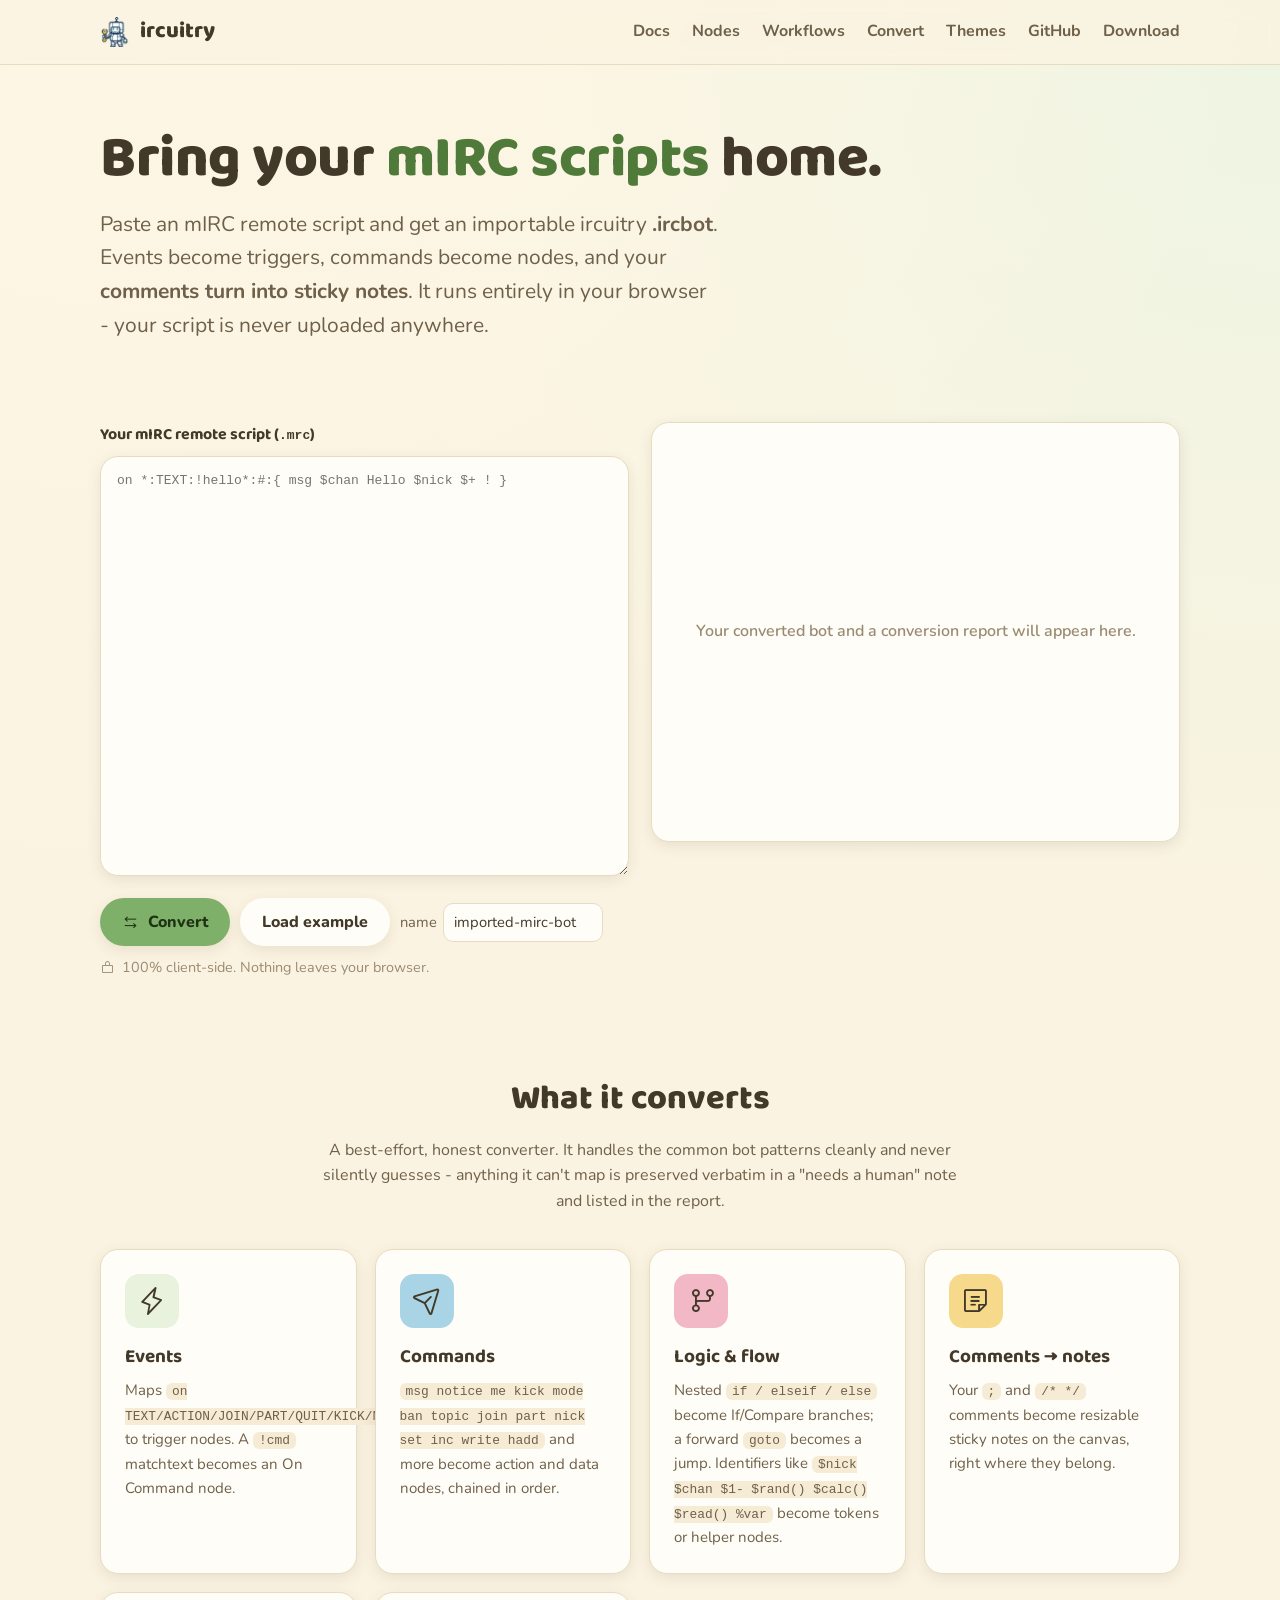
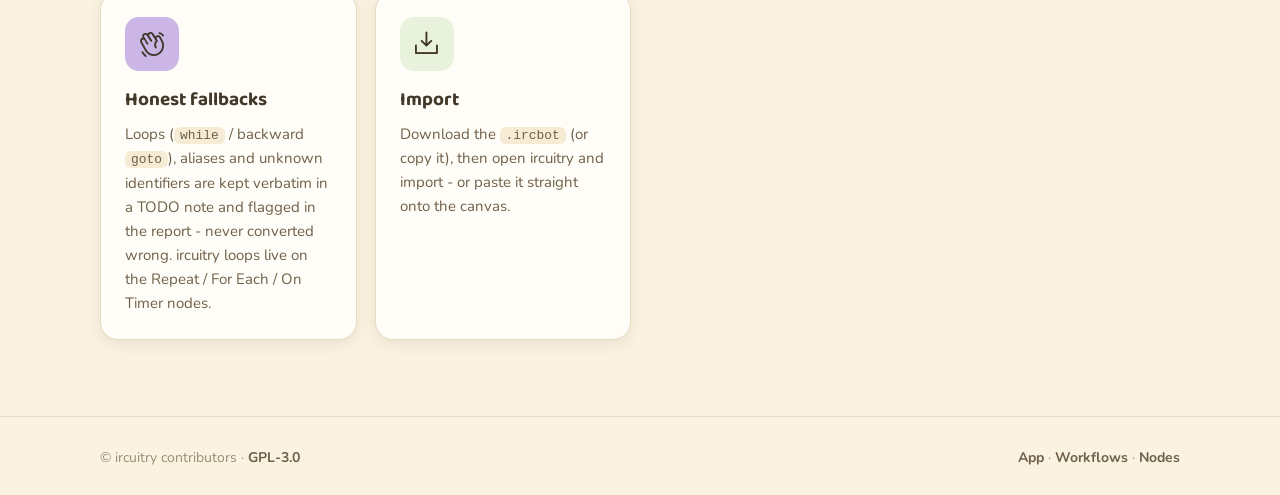
==== commit de4e2e4f: "feat(convert): robust mIRC transpiler v2 - nested logic, goto, more identifiers Rewrote the parser/c" ====
--- a/convert.html
+++ b/convert.html
@@ -95,9 +95,9 @@
       <div class="features">
         <div class="feature"><div class="ic c-leaf"><i class="ph ph-lightning"></i></div><h3>Events</h3><p>Maps <code>on TEXT/ACTION/JOIN/PART/QUIT/KICK/NICK/MODE/NOTICE/INVITE/CONNECT</code> to trigger nodes. A <code>!cmd</code> matchtext becomes an On Command node.</p></div>
         <div class="feature"><div class="ic c-blue"><i class="ph ph-paper-plane-tilt"></i></div><h3>Commands</h3><p><code>msg notice me kick mode ban topic join part nick set inc write hadd</code> and more become action and data nodes, chained in order.</p></div>
-        <div class="feature"><div class="ic c-pink"><i class="ph ph-git-branch"></i></div><h3>Logic</h3><p>A single <code>if ( ) { } else { }</code> becomes an If/Compare branch. Identifiers like <code>$nick $chan $1- %var</code> become <code>{tokens}</code>.</p></div>
+        <div class="feature"><div class="ic c-pink"><i class="ph ph-git-branch"></i></div><h3>Logic &amp; flow</h3><p>Nested <code>if / elseif / else</code> become If/Compare branches; a forward <code>goto</code> becomes a jump. Identifiers like <code>$nick $chan $1- $rand() $calc() $read() %var</code> become tokens or helper nodes.</p></div>
         <div class="feature"><div class="ic c-yellow"><i class="ph ph-note"></i></div><h3>Comments &rarr; notes</h3><p>Your <code>;</code> and <code>/* */</code> comments become resizable sticky notes on the canvas, right where they belong.</p></div>
-        <div class="feature"><div class="ic c-lilac"><i class="ph ph-hand-waving"></i></div><h3>Honest fallbacks</h3><p>Loops, <code>goto</code>, nested ifs, aliases and unknown identifiers are kept verbatim in a TODO note and flagged in the report - never converted wrong.</p></div>
+        <div class="feature"><div class="ic c-lilac"><i class="ph ph-hand-waving"></i></div><h3>Honest fallbacks</h3><p>Loops (<code>while</code> / backward <code>goto</code>), aliases and unknown identifiers are kept verbatim in a TODO note and flagged in the report - never converted wrong. ircuitry loops live on the Repeat / For Each / On Timer nodes.</p></div>
         <div class="feature"><div class="ic c-leaf"><i class="ph ph-download-simple"></i></div><h3>Import</h3><p>Download the <code>.ircbot</code> (or copy it), then open ircuitry and import - or paste it straight onto the canvas.</p></div>
       </div>
     </div>
@@ -115,7 +115,7 @@
   </footer>
 
   <div class="toast" id="toast"></div>
-  <script src="assets/mirc2ircbot.js?v=1"></script>
+  <script src="assets/mirc2ircbot.js?v=2"></script>
   <script>
   (function () {
     var $ = function (id) { return document.getElementById(id); };
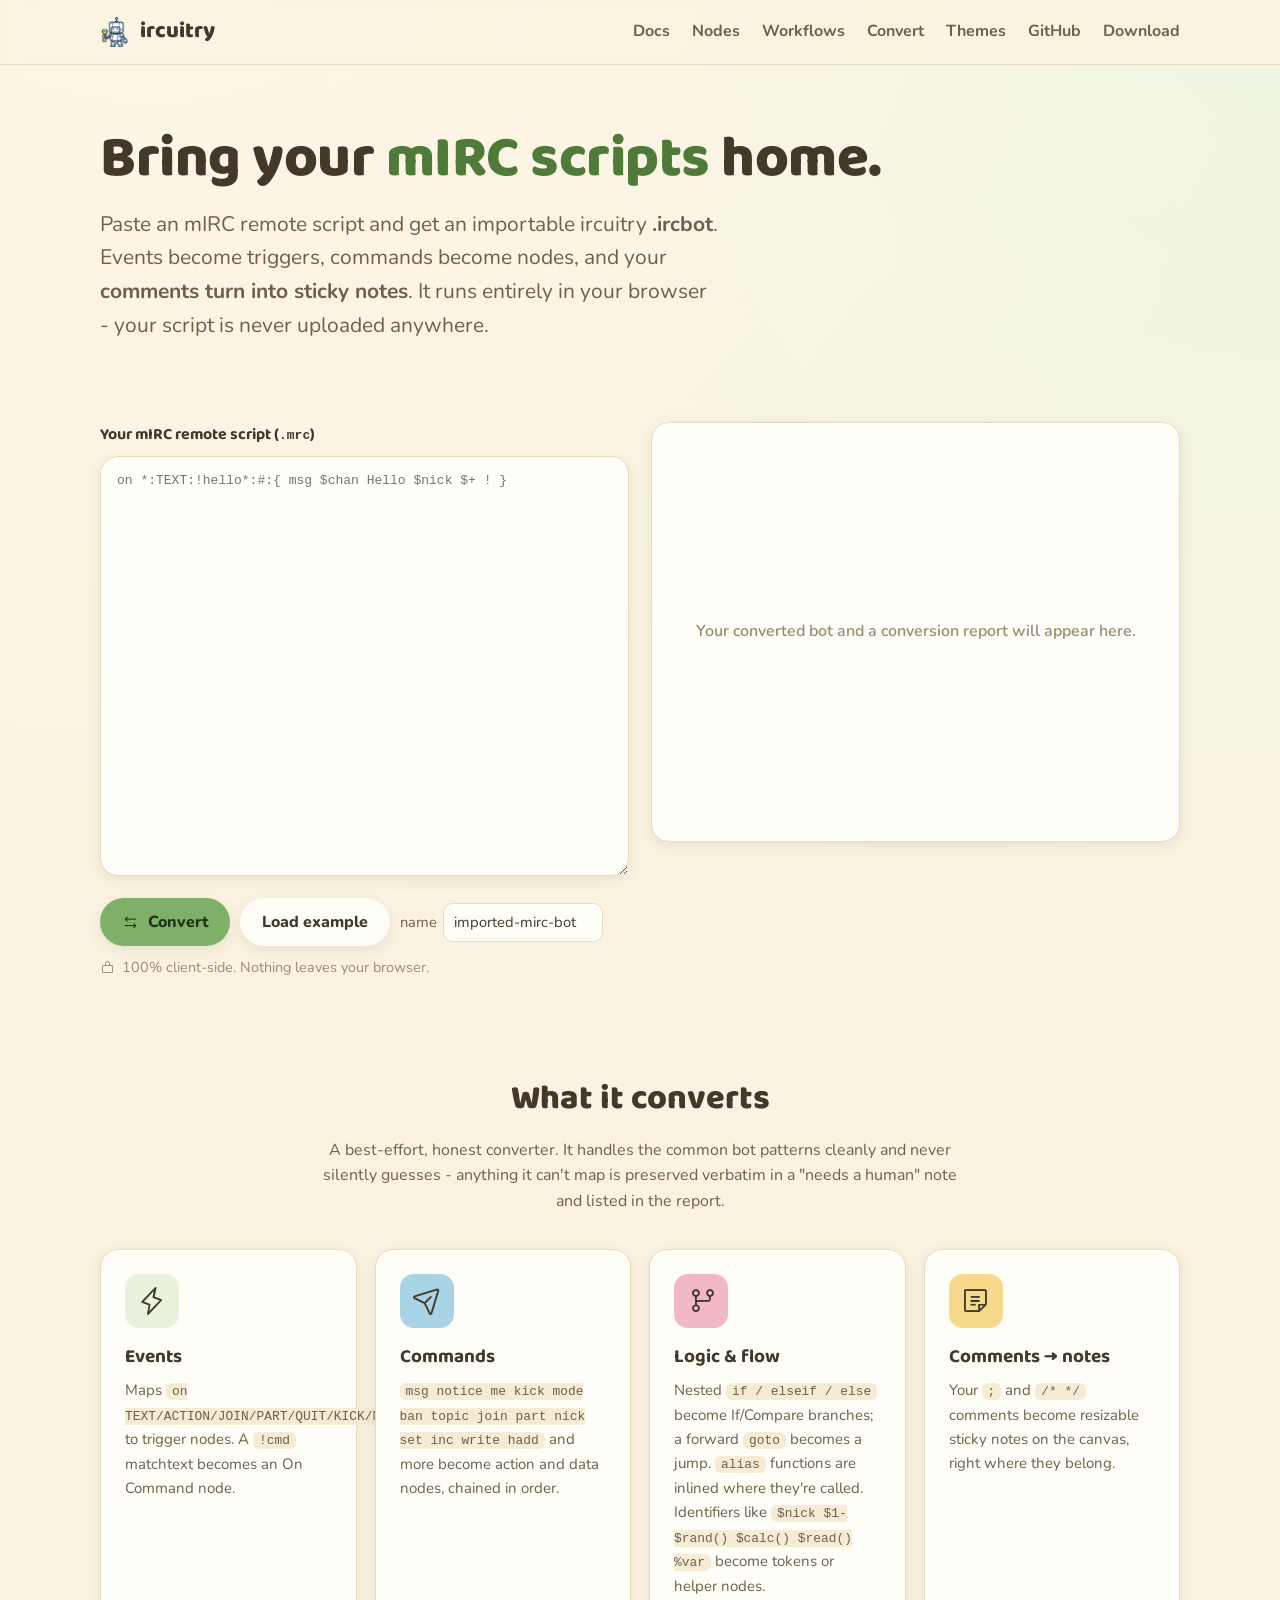
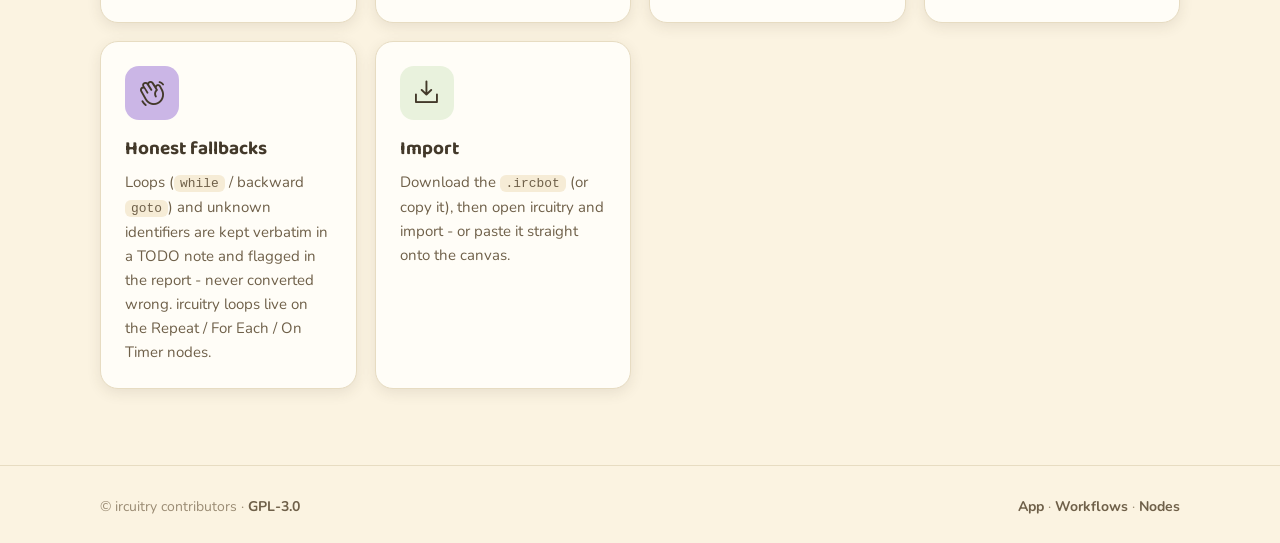
==== commit d9c34f3f: "fix(convert): treat aliases as functions, smarter event parsing, fix NUL sentinel - aliases are func" ====
--- a/convert.html
+++ b/convert.html
@@ -95,9 +95,9 @@
       <div class="features">
         <div class="feature"><div class="ic c-leaf"><i class="ph ph-lightning"></i></div><h3>Events</h3><p>Maps <code>on TEXT/ACTION/JOIN/PART/QUIT/KICK/NICK/MODE/NOTICE/INVITE/CONNECT</code> to trigger nodes. A <code>!cmd</code> matchtext becomes an On Command node.</p></div>
         <div class="feature"><div class="ic c-blue"><i class="ph ph-paper-plane-tilt"></i></div><h3>Commands</h3><p><code>msg notice me kick mode ban topic join part nick set inc write hadd</code> and more become action and data nodes, chained in order.</p></div>
-        <div class="feature"><div class="ic c-pink"><i class="ph ph-git-branch"></i></div><h3>Logic &amp; flow</h3><p>Nested <code>if / elseif / else</code> become If/Compare branches; a forward <code>goto</code> becomes a jump. Identifiers like <code>$nick $chan $1- $rand() $calc() $read() %var</code> become tokens or helper nodes.</p></div>
+        <div class="feature"><div class="ic c-pink"><i class="ph ph-git-branch"></i></div><h3>Logic &amp; flow</h3><p>Nested <code>if / elseif / else</code> become If/Compare branches; a forward <code>goto</code> becomes a jump. <code>alias</code> functions are inlined where they're called. Identifiers like <code>$nick $1- $rand() $calc() $read() %var</code> become tokens or helper nodes.</p></div>
         <div class="feature"><div class="ic c-yellow"><i class="ph ph-note"></i></div><h3>Comments &rarr; notes</h3><p>Your <code>;</code> and <code>/* */</code> comments become resizable sticky notes on the canvas, right where they belong.</p></div>
-        <div class="feature"><div class="ic c-lilac"><i class="ph ph-hand-waving"></i></div><h3>Honest fallbacks</h3><p>Loops (<code>while</code> / backward <code>goto</code>), aliases and unknown identifiers are kept verbatim in a TODO note and flagged in the report - never converted wrong. ircuitry loops live on the Repeat / For Each / On Timer nodes.</p></div>
+        <div class="feature"><div class="ic c-lilac"><i class="ph ph-hand-waving"></i></div><h3>Honest fallbacks</h3><p>Loops (<code>while</code> / backward <code>goto</code>) and unknown identifiers are kept verbatim in a TODO note and flagged in the report - never converted wrong. ircuitry loops live on the Repeat / For Each / On Timer nodes.</p></div>
         <div class="feature"><div class="ic c-leaf"><i class="ph ph-download-simple"></i></div><h3>Import</h3><p>Download the <code>.ircbot</code> (or copy it), then open ircuitry and import - or paste it straight onto the canvas.</p></div>
       </div>
     </div>
@@ -115,7 +115,7 @@
   </footer>
 
   <div class="toast" id="toast"></div>
-  <script src="assets/mirc2ircbot.js?v=2"></script>
+  <script src="assets/mirc2ircbot.js?v=3"></script>
   <script>
   (function () {
     var $ = function (id) { return document.getElementById(id); };
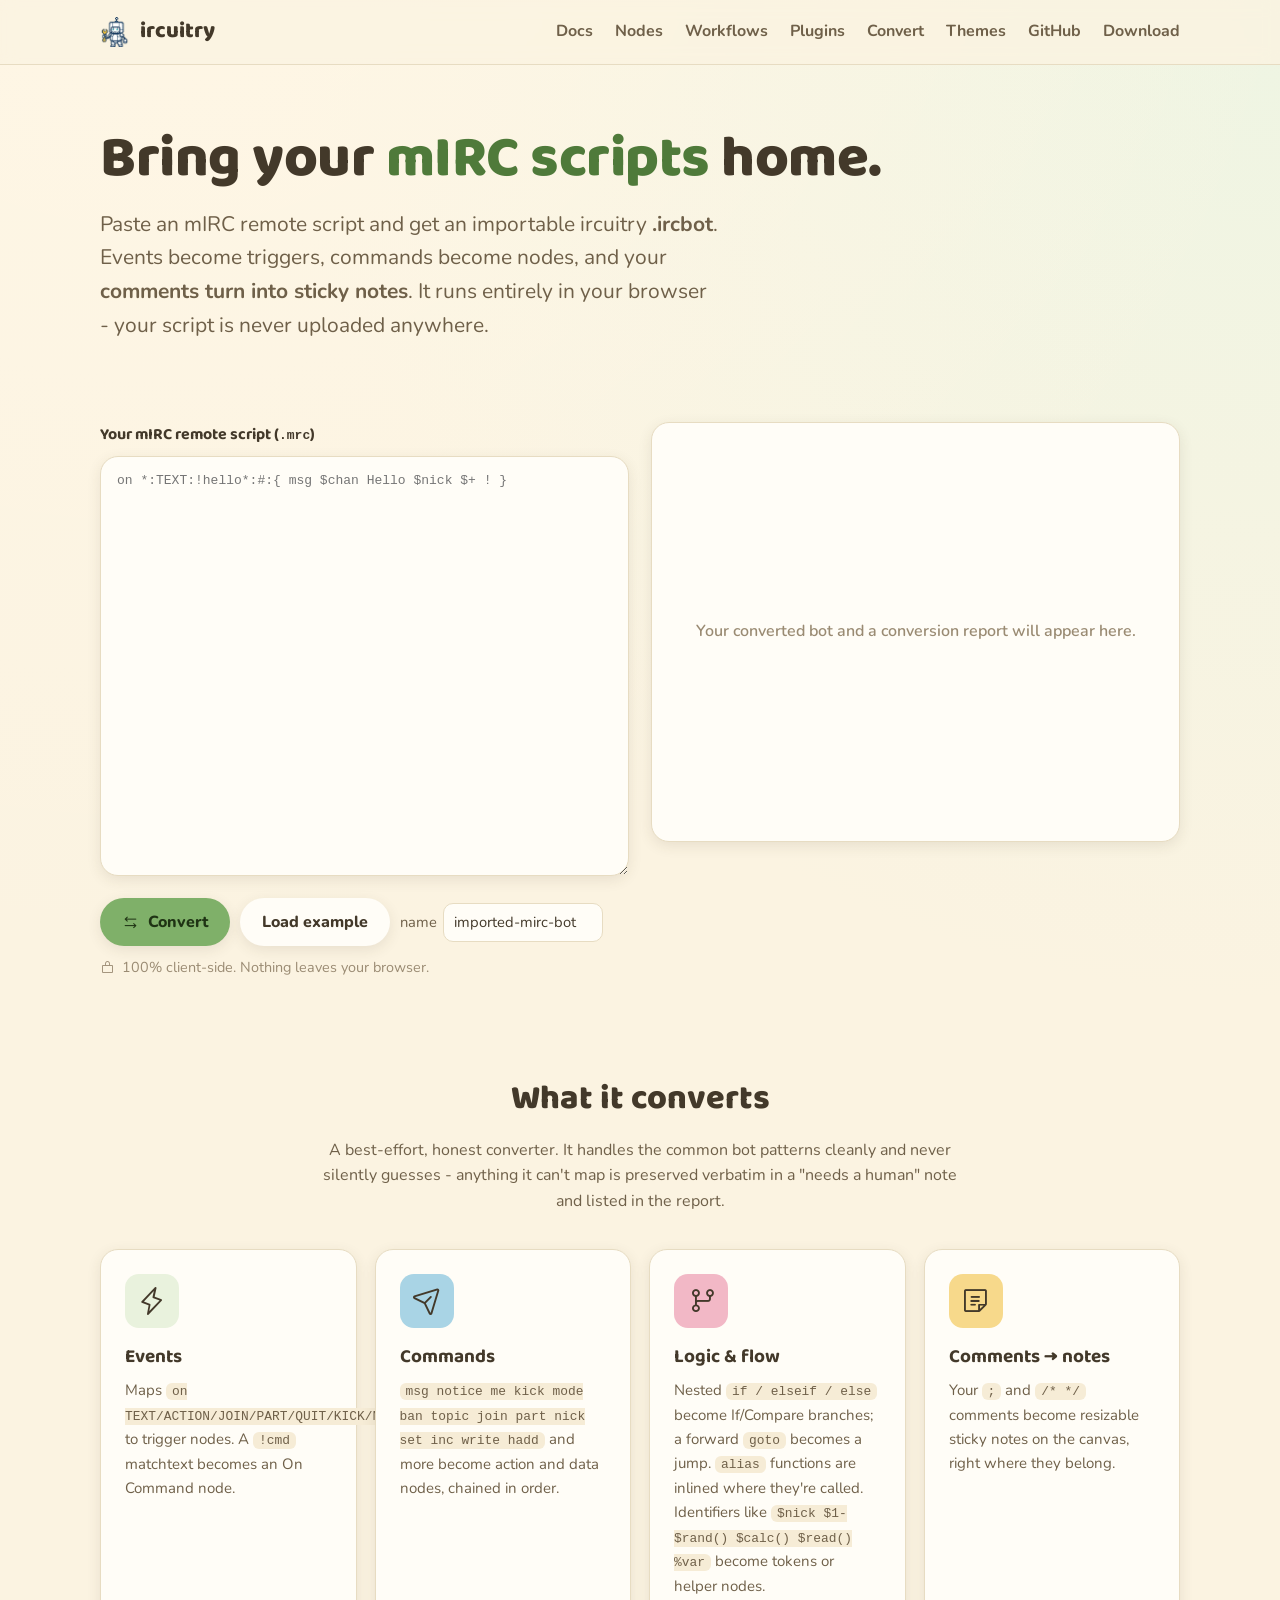
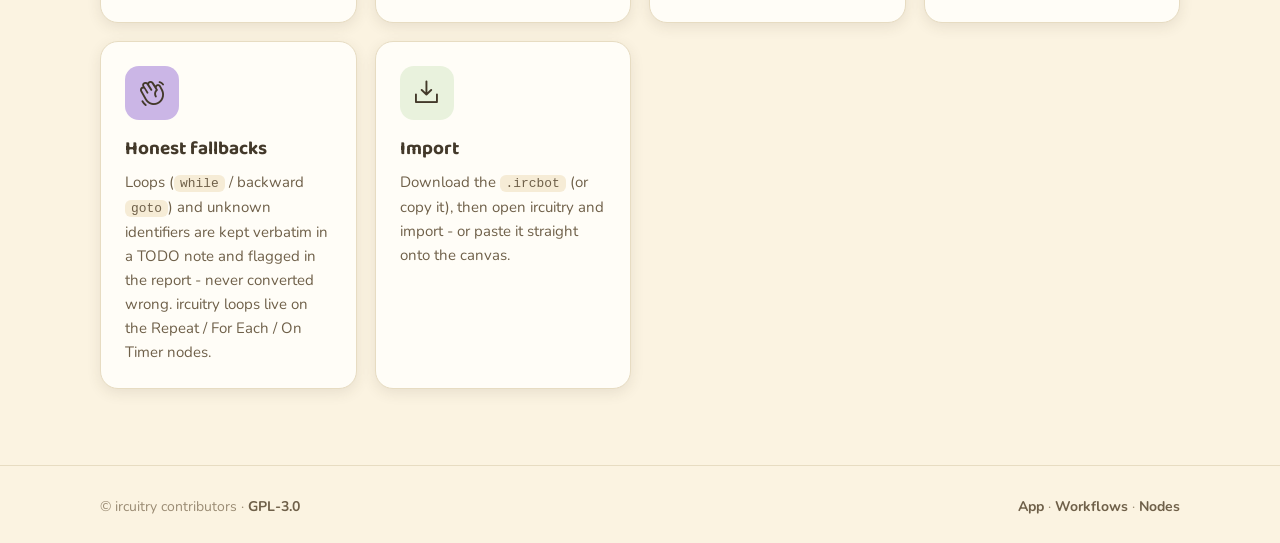
==== commit 0e0100e0: "Add Plugins gallery (plugins.html + community-plugins) A plugins section mirroring the nodes/workflo" ====
--- a/convert.html
+++ b/convert.html
@@ -13,7 +13,7 @@
   <link rel="preconnect" href="https://fonts.gstatic.com" crossorigin>
   <link href="https://fonts.googleapis.com/css2?family=Baloo+2:wght@600;700;800&family=Nunito:wght@400;600;700;800&display=swap" rel="stylesheet">
   <link rel="stylesheet" href="assets/phosphor.css">
-  <link rel="stylesheet" href="assets/style.css?v=20">
+  <link rel="stylesheet" href="assets/style.css?v=21">
   <style>
     .conv-grid { display:grid; grid-template-columns:1fr 1fr; gap:22px; align-items:start; }
     @media (max-width:820px){ .conv-grid{ grid-template-columns:1fr; } }
@@ -50,7 +50,7 @@
       <a class="brand" href="./"><img src="assets/icon-256.png" alt=""> ircuitry</a>
       <div class="links">
         <a href="docs.html">Docs</a><a href="nodes.html">Nodes</a>
-        <a href="workflows.html">Workflows</a><a href="convert.html">Convert</a><a href="themes.html">Themes</a>
+        <a href="workflows.html">Workflows</a><a href="plugins.html">Plugins</a><a href="convert.html">Convert</a><a href="themes.html">Themes</a>
         <a class="hide-sm" href="https://github.com/ircuitry/ircuitry">GitHub</a>
         <a class="hide-sm" href="https://github.com/ircuitry/ircuitry/releases/latest">Download</a>
       </div>
--- a/assets/style.css
+++ b/assets/style.css
@@ -199,6 +199,9 @@
 .node .actions .btn { padding: 9px 16px; font-size: 14px; box-shadow: none; border: 2px solid var(--line); }
 .node .actions .btn.primary { border-color: var(--leaf); }
 .lang-tag { font-size: 11px; font-weight: 800; padding: 3px 9px; border-radius: 7px; background: var(--paper-2); color: var(--ink-soft); }
+.cat.perms { display: flex; flex-wrap: wrap; gap: 5px; }
+.lang-tag.perm { display: inline-flex; align-items: center; gap: 4px; background: color-mix(in srgb, var(--lilac) 16%, var(--paper-2)); color: var(--ink-soft); }
+.lang-tag.perm .ph { font-size: 12px; opacity: .8; }
 .empty { text-align: center; color: var(--ink-faint); padding: 40px 0; font-weight: 600; }
 
 .note { background: var(--leaf-bg); border: 1px solid #d7e7c6; border-radius: var(--radius); padding: 18px 22px; margin: 0 0 26px; color: var(--ink-soft); font-size: 15px; }
